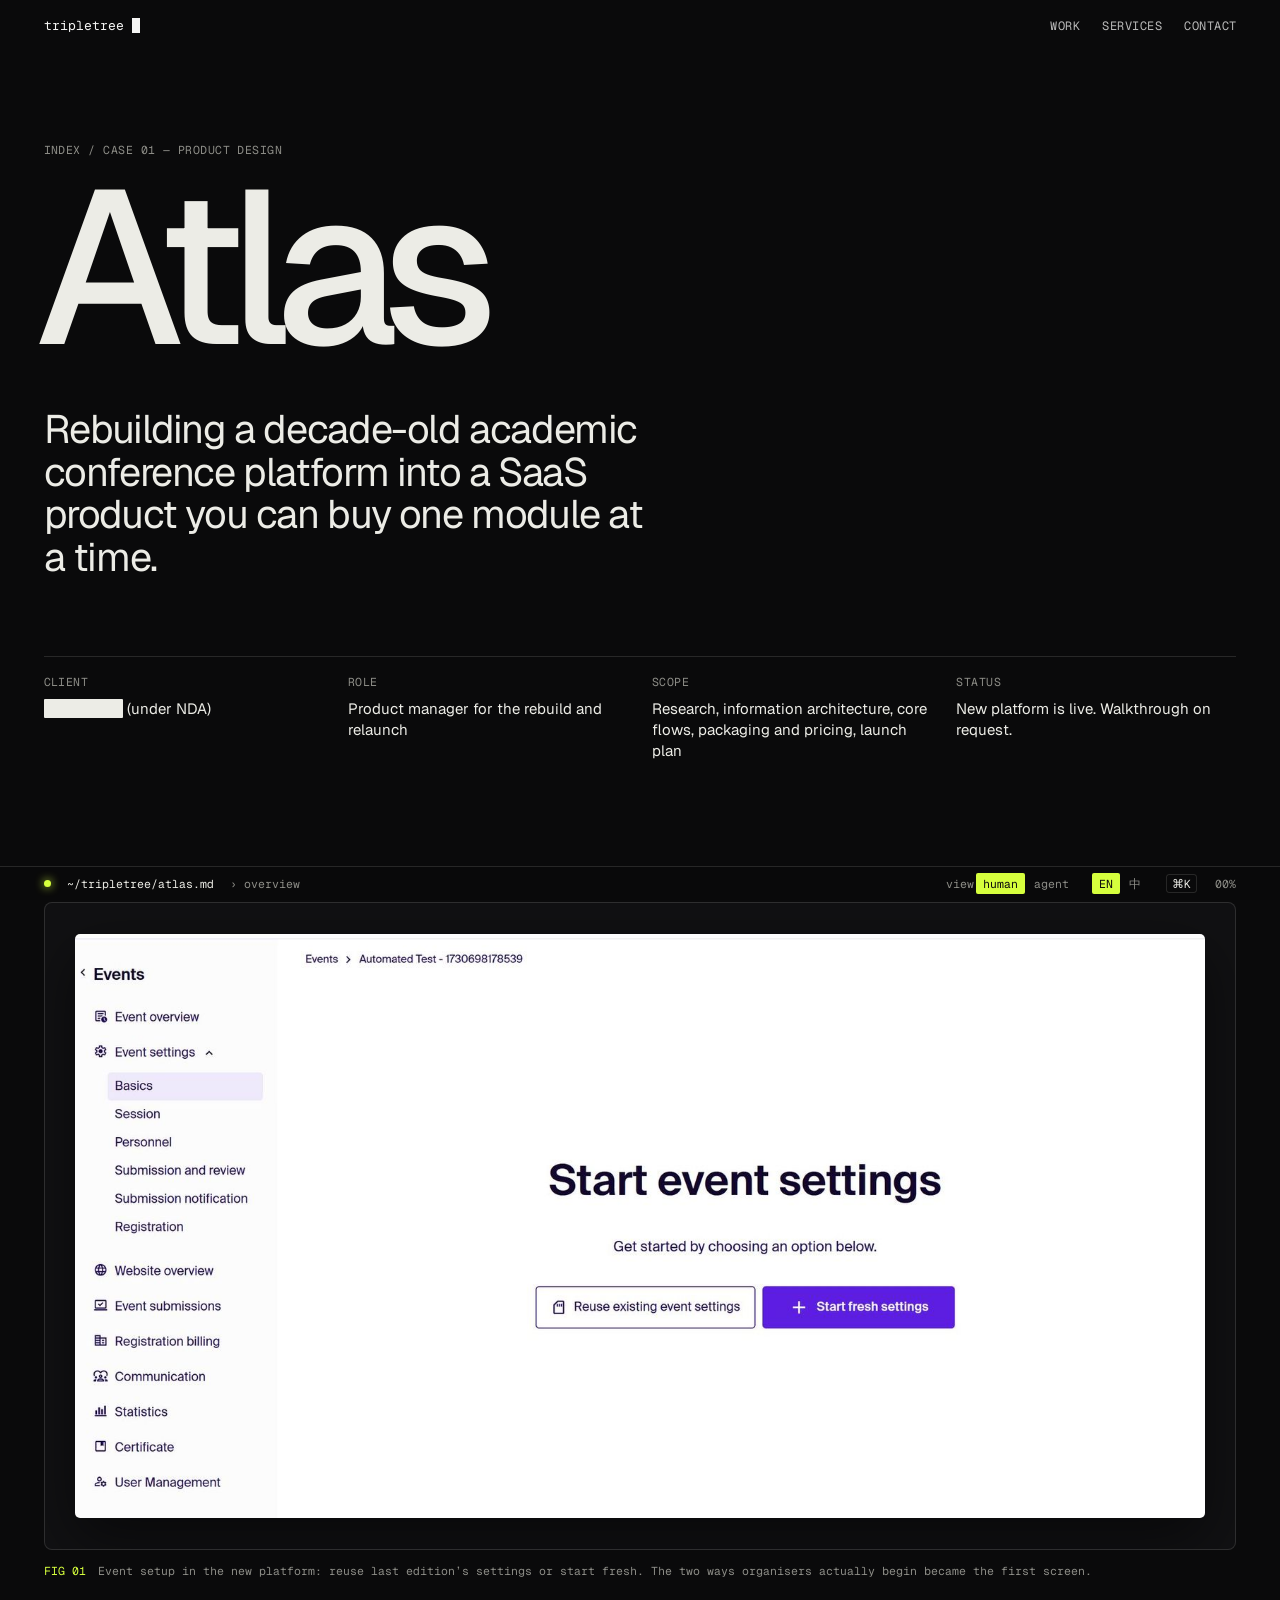
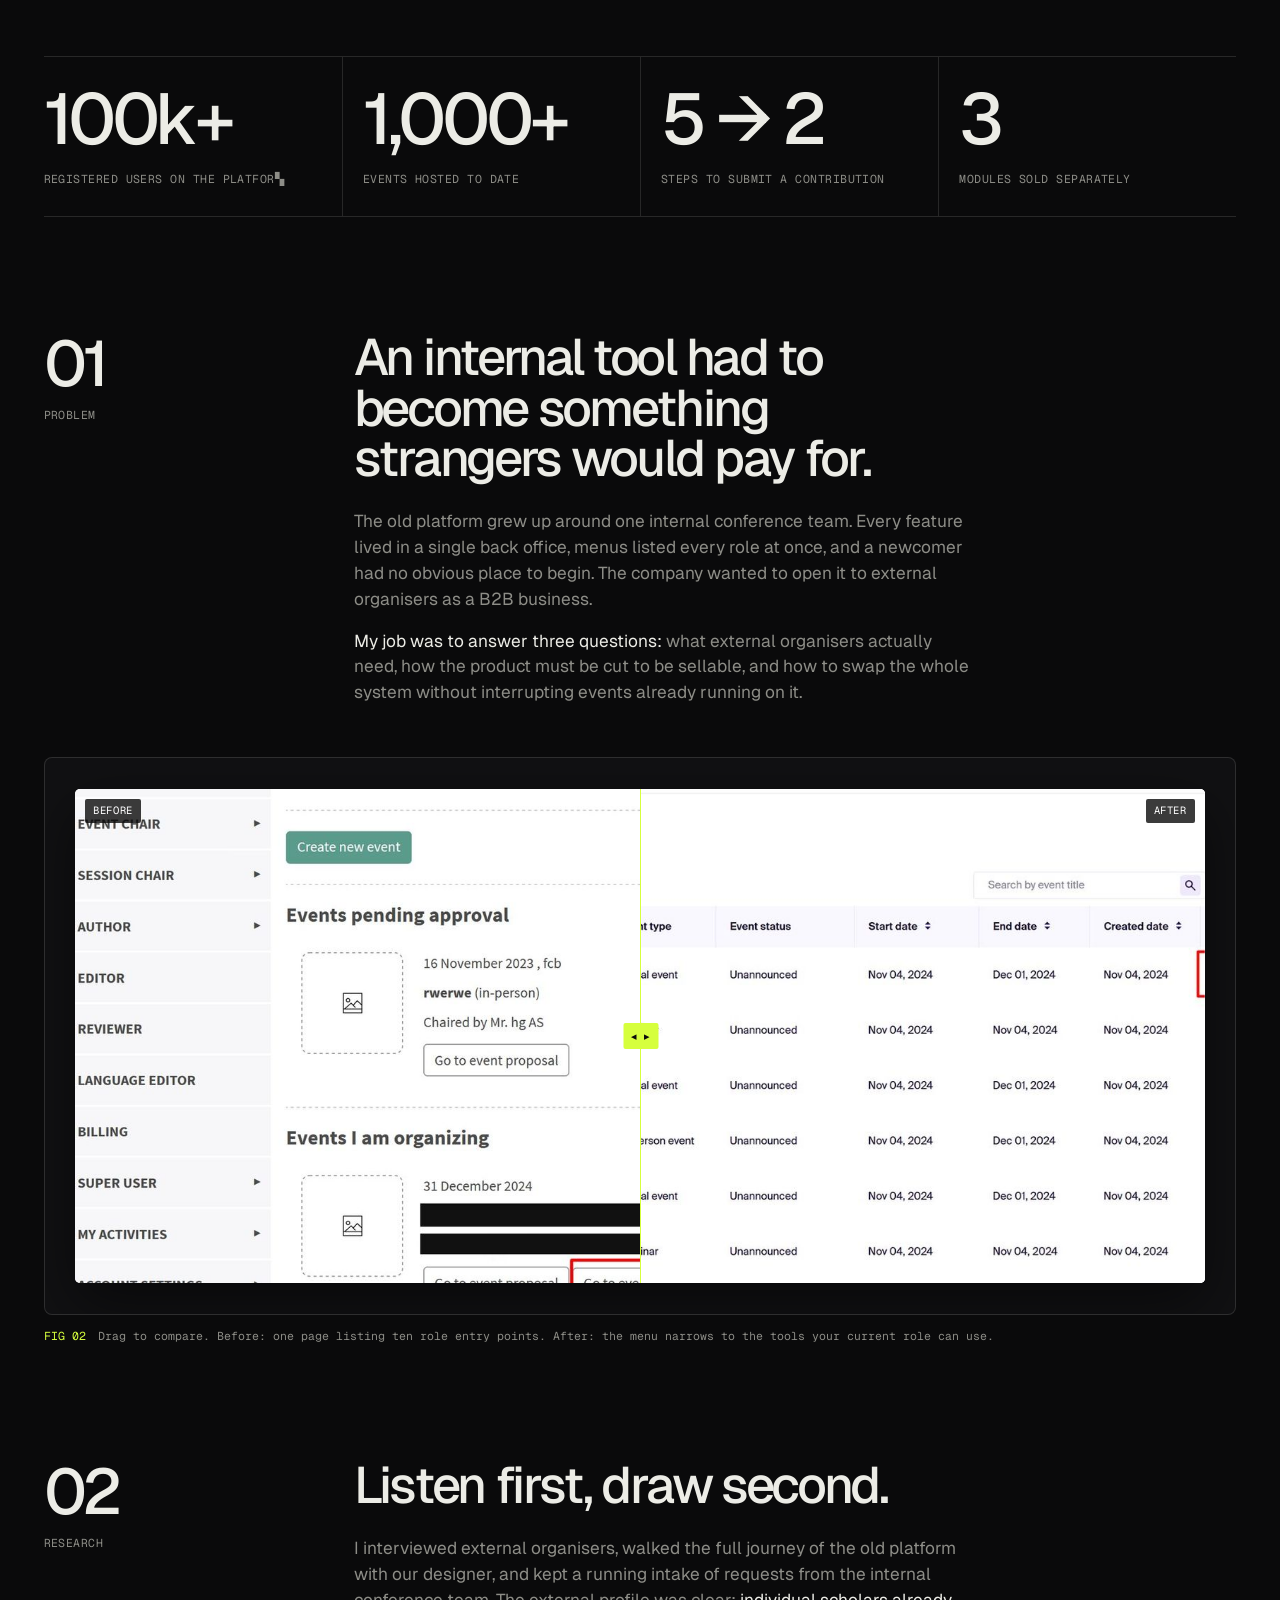
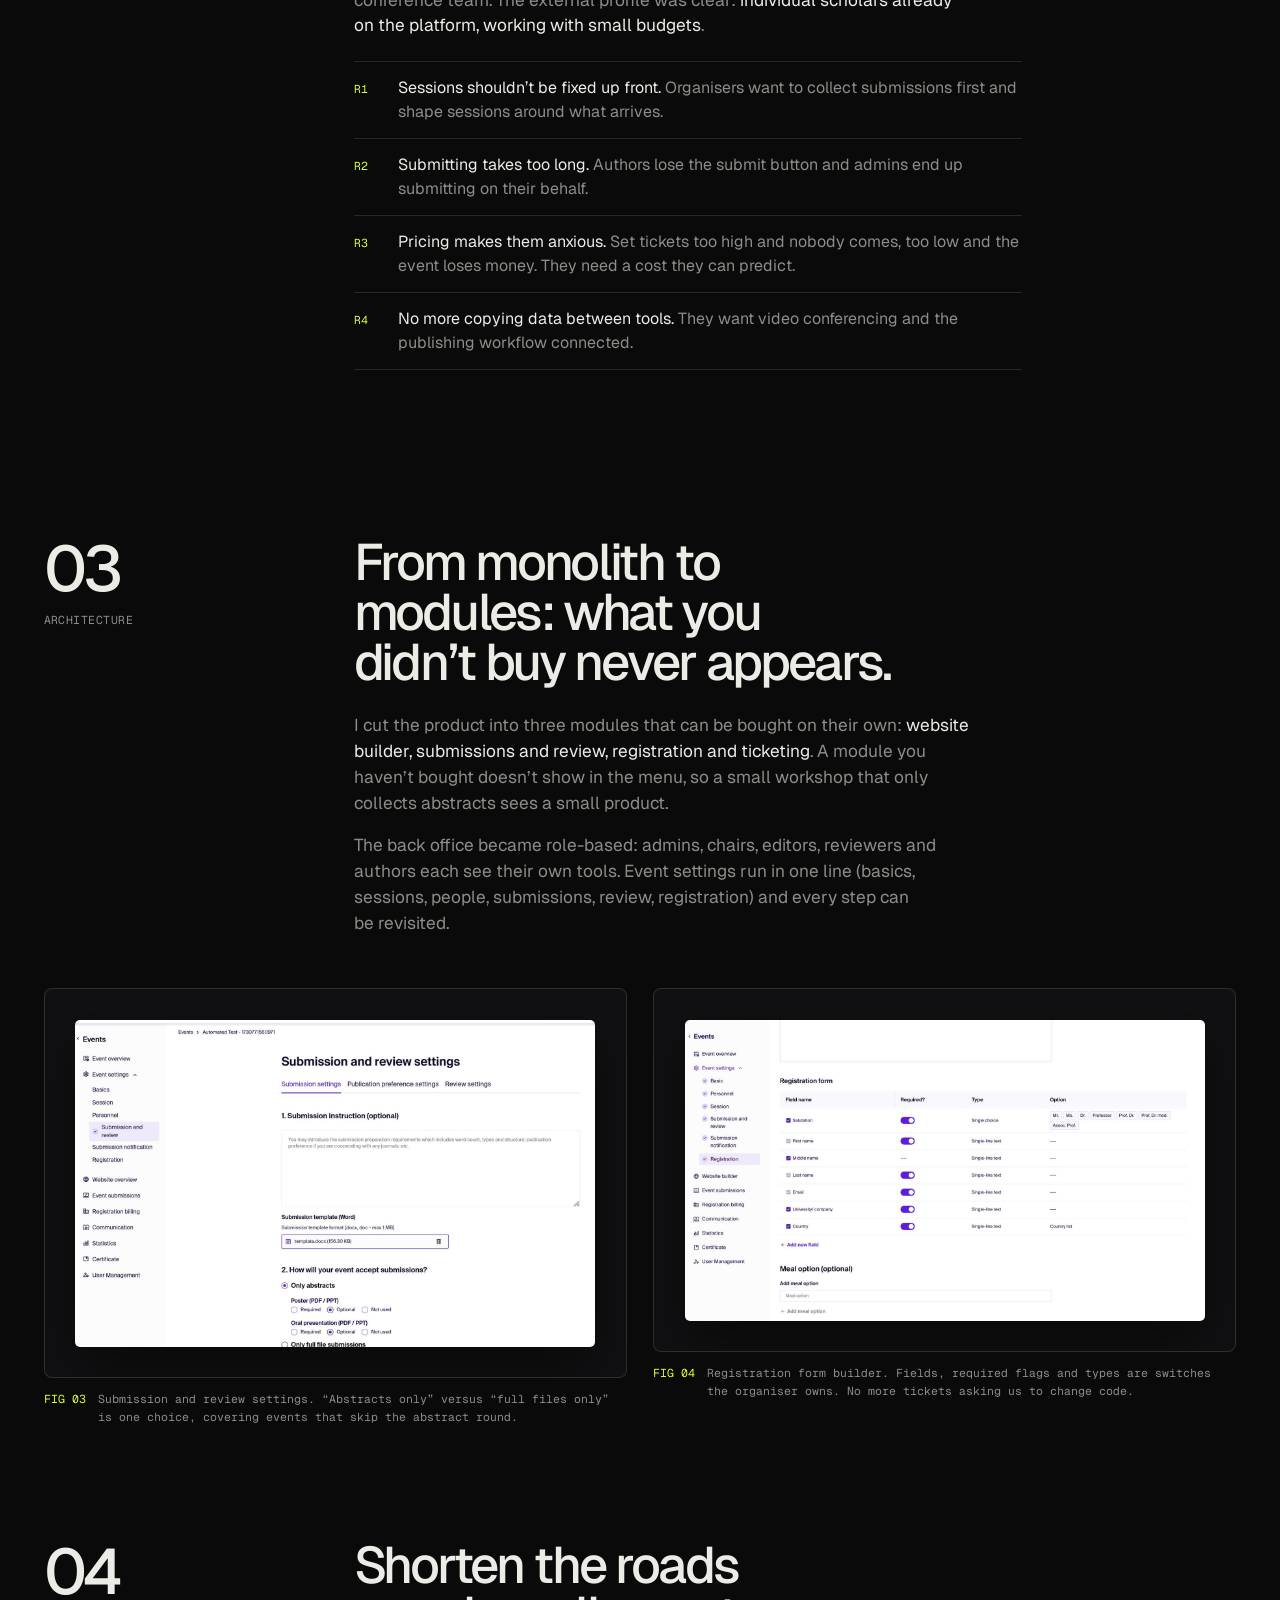
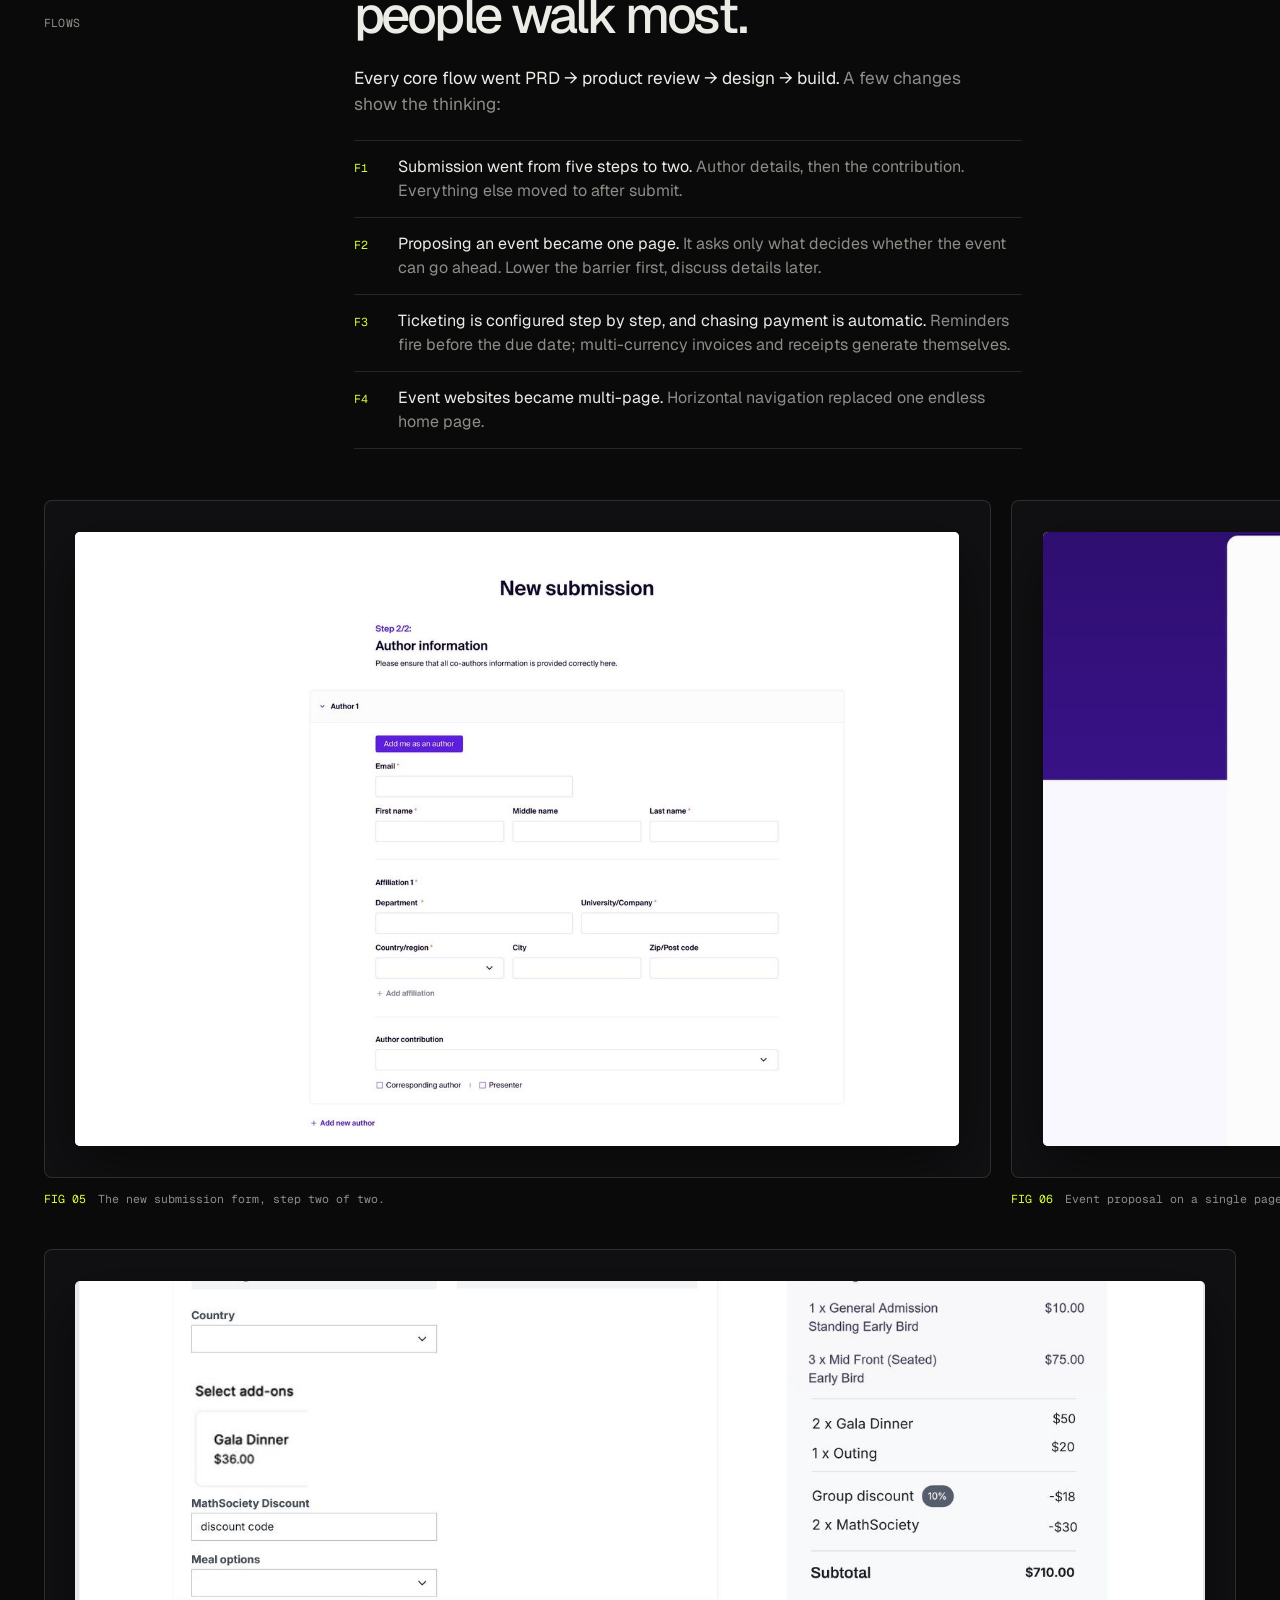
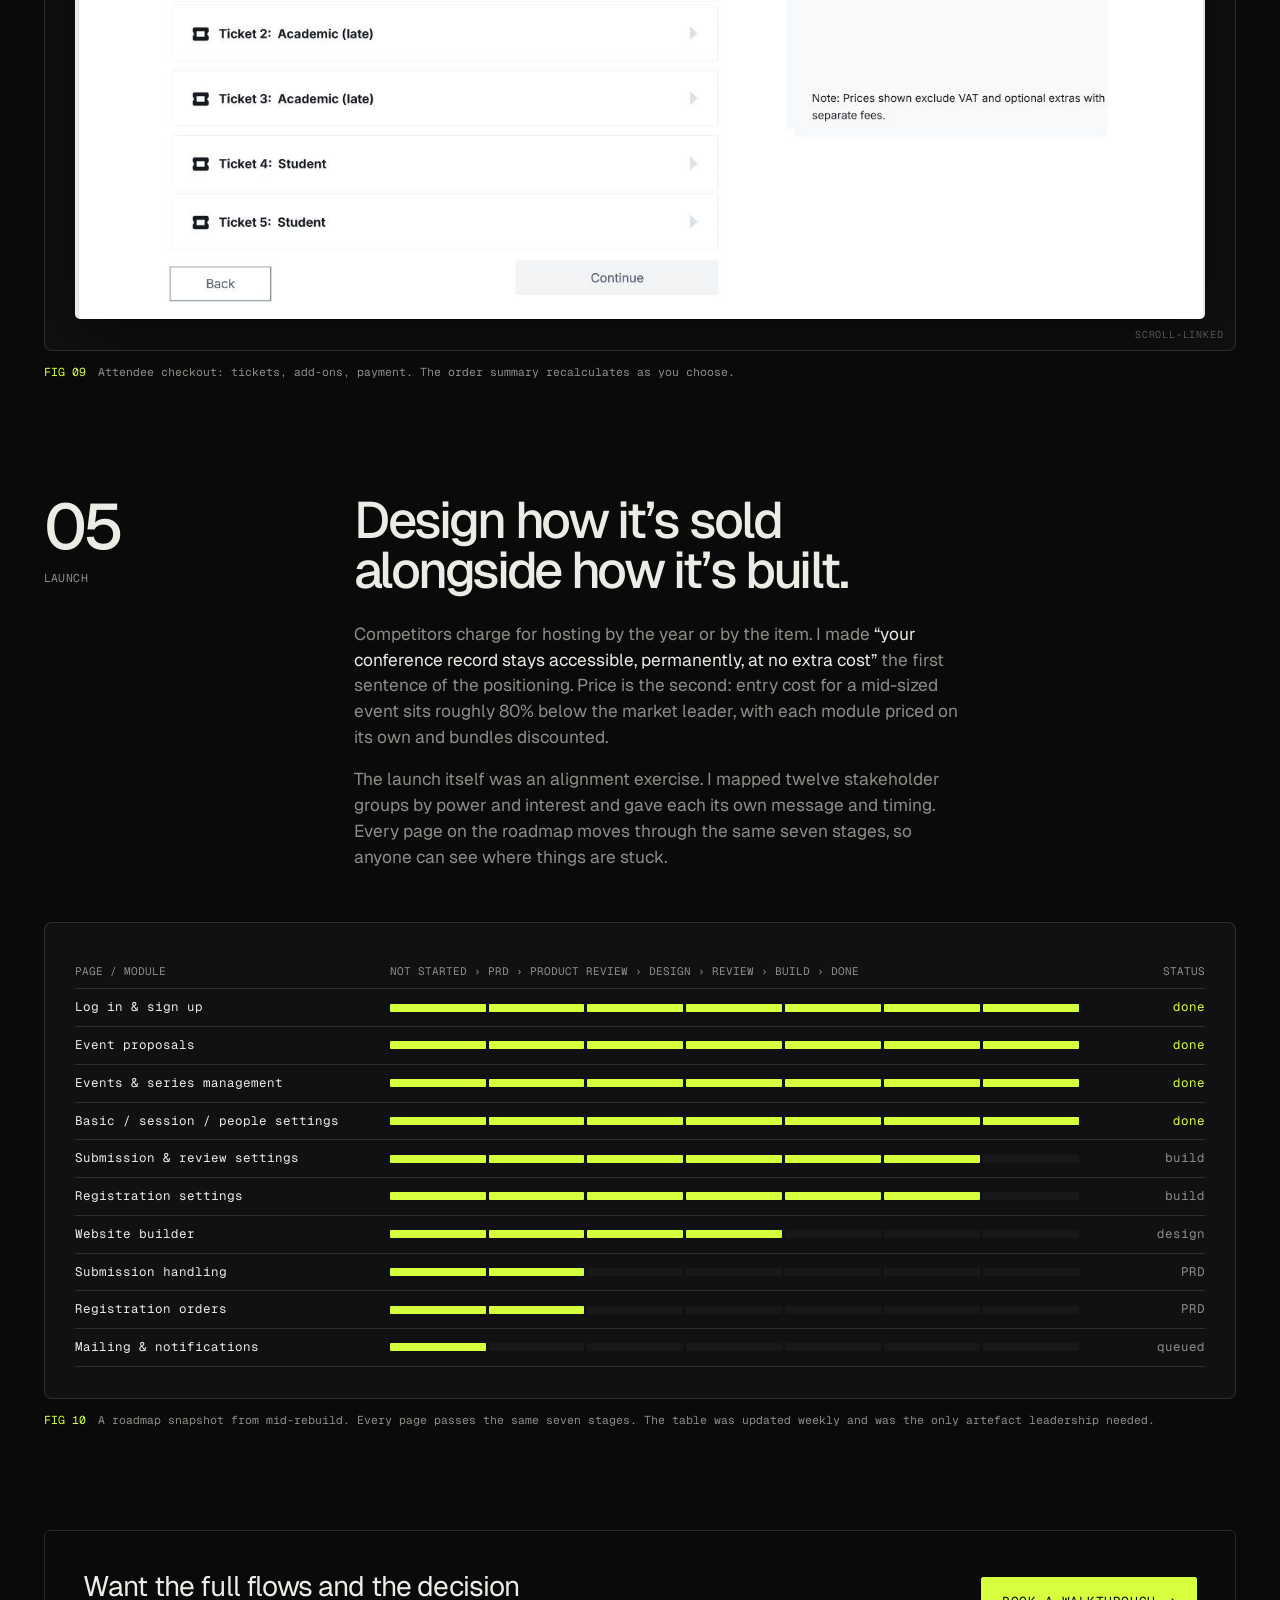
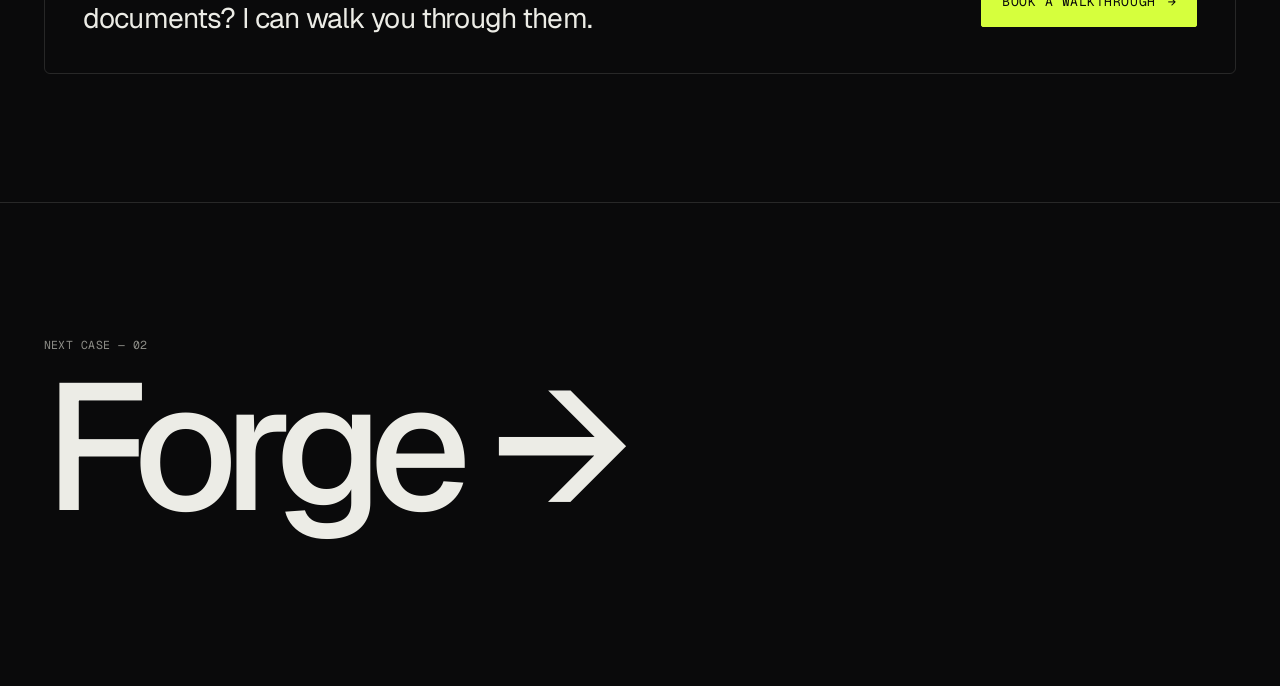
==== atlas.html @ de11644c "Rebuild portfolio as a multi-page, agent-native site with anonymised case studies - New dark, typogr" ====
<!doctype html>
<html lang="en">
<head>
<meta charset="utf-8">
<meta name="viewport" content="width=device-width, initial-scale=1">
<title>Atlas — conference management SaaS · tripletree</title>
<meta name="description" content="Case study: rebuilding a decade-old academic conference platform into a modular SaaS product. Research, architecture, flows, packaging and launch.">
<meta name="theme-color" content="#0A0A0B">
<link rel="icon" href="data:image/svg+xml,%3Csvg xmlns='http://www.w3.org/2000/svg' viewBox='0 0 16 16'%3E%3Crect width='16' height='16' fill='%230A0A0B'/%3E%3Crect x='5' y='3' width='6' height='10' fill='%23D6FF3D'/%3E%3C/svg%3E">
<link rel="preconnect" href="https://fonts.googleapis.com"><link rel="preconnect" href="https://fonts.gstatic.com" crossorigin>
<link href="https://fonts.googleapis.com/css2?family=Geist:wght@300;400;500;600&family=Geist+Mono:wght@400;500&display=swap" rel="stylesheet">
<link rel="stylesheet" href="site.css">
<noscript><style>.rv{opacity:1;transform:none}</style></noscript>
</head>
<body data-page="atlas">
<main>

<header class="c-hero" data-crumb="overview">
  <p class="m"><a href="index.html#work">index</a> / <span data-zh="项目 01 — 产品设计">case 01 — product design</span></p>
  <h1 style="view-transition-name:t-atlas">Atlas</h1>
  <p class="c-lede" data-zh="把一个运行了十几年的学术会议平台，重建成可以按模块售卖的 SaaS 产品。">Rebuilding a decade-old academic conference platform into a SaaS product you can buy one module at a time.</p>
  <dl class="c-meta">
    <div><dt class="m" data-zh="客户">Client</dt><dd><span class="red">████████</span> <span data-zh="（保密）">(under NDA)</span></dd></div>
    <div><dt class="m" data-zh="角色">Role</dt><dd data-zh="产品经理，负责重建与重新上线">Product manager for the rebuild and relaunch</dd></div>
    <div><dt class="m" data-zh="范围">Scope</dt><dd data-zh="用户研究、信息架构、核心流程、套餐与定价、上线计划">Research, information architecture, core flows, packaging and pricing, launch plan</dd></div>
    <div><dt class="m" data-zh="状态">Status</dt><dd data-zh="新平台已上线，可进一步演示">New platform is live. Walkthrough on request.</dd></div>
  </dl>
</header>

<div class="figs"><figure class="rv"><div class="shot"><img src="assets/atlas-start.jpg" alt="Event setup screen offering to reuse existing settings or start fresh"></div><figcaption><b>FIG 01</b><span data-zh="新平台的会议设置入口：复用上一届的配置，或从头开始。组织者最常见的两种起点，被做成了第一屏。">Event setup in the new platform: reuse last edition’s settings or start fresh. The two ways organisers actually begin became the first screen.</span></figcaption></figure></div>

<div class="nums rv">
  <div><b>100k+</b><span class="m" data-zh="平台注册用户">registered users on the platform</span></div>
  <div><b>1,000+</b><span class="m" data-zh="累计举办的会议">events hosted to date</span></div>
  <div><b>5 → 2</b><span class="m" data-zh="投稿步骤">steps to submit a contribution</span></div>
  <div><b>3</b><span class="m" data-zh="可单独购买的模块">modules sold separately</span></div>
</div>

<section class="ch" data-crumb="01 problem">
  <div class="ch-n m rv"><b>01</b><span data-zh="问题">Problem</span></div>
  <div class="rv">
    <h2 data-zh="一个内部工具，要变成别人愿意付钱的产品。">An internal tool had to become something strangers would pay for.</h2>
    <p data-zh="老平台是为内部会议团队长出来的：所有功能堆在一个后台里，菜单按角色罗列，新用户进来不知道从哪开始。公司的方向是把它开放给外部会议组织者，做成 B2B 业务。">The old platform grew up around one internal conference team. Every feature lived in a single back office, menus listed every role at once, and a newcomer had no obvious place to begin. The company wanted to open it to external organisers as a B2B business.</p>
    <p data-zh="<b>我的工作是回答三个问题：</b>外部组织者到底要什么；产品怎么拆才卖得动；以及如何在不中断现有会议的前提下换掉整个系统。"><b>My job was to answer three questions:</b> what external organisers actually need, how the product must be cut to be sellable, and how to swap the whole system without interrupting events already running on it.</p>
  </div>
</section>
<div class="figs"><figure class="rv"><div class="shot"><div class="ba" style="--ar:1600/700"><img src="assets/atlas-old.jpg" alt="Old dashboard" loading="lazy"><img src="assets/atlas-events.jpg" alt="New events list" loading="lazy"><i></i><span data-zh="旧版">BEFORE</span><span data-zh="新版">AFTER</span></div></div><figcaption><b>FIG 02</b><span data-zh="拖动对比。旧版：一个页面列出全部十种角色入口。新版：菜单随角色自动收敛，只显示当前身份用得到的工具。">Drag to compare. Before: one page listing ten role entry points. After: the menu narrows to the tools your current role can use.</span></figcaption></figure></div>

<section class="ch" data-crumb="02 research">
  <div class="ch-n m rv"><b>02</b><span data-zh="研究">Research</span></div>
  <div class="rv">
    <h2 data-zh="先听，再画。">Listen first, draw second.</h2>
    <p data-zh="我访谈了外部组织者，和设计师一起把老平台的完整旅程图走了一遍，并持续收集内部会议团队的需求。外部客户的画像很清晰：<b>已经是平台用户的个人学者，预算不高</b>。">I interviewed external organisers, walked the full journey of the old platform with our designer, and kept a running intake of requests from the internal conference team. The external profile was clear: <b>individual scholars already on the platform, working with small budgets</b>.</p>
    <ul>
      <li data-n="R1" data-zh="<b>分会场不该一开始就定死。</b>他们希望先收稿，再根据稿件组织 session。"><b>Sessions shouldn’t be fixed up front.</b> Organisers want to collect submissions first and shape sessions around what arrives.</li>
      <li data-n="R2" data-zh="<b>投稿流程太长。</b>作者经常找不到提交按钮，最后由管理员代投。"><b>Submitting takes too long.</b> Authors lose the submit button and admins end up submitting on their behalf.</li>
      <li data-n="R3" data-zh="<b>定价让人焦虑。</b>票价定高了没人来，定低了亏本，他们需要可预期的成本。"><b>Pricing makes them anxious.</b> Set tickets too high and nobody comes, too low and the event loses money. They need a cost they can predict.</li>
      <li data-n="R4" data-zh="<b>不想在平台之间倒数据。</b>希望直接接入视频会议工具和后续的出版流程。"><b>No more copying data between tools.</b> They want video conferencing and the publishing workflow connected.</li>
    </ul>
  </div>
</section>

<section class="ch" data-crumb="03 architecture">
  <div class="ch-n m rv"><b>03</b><span data-zh="架构">Architecture</span></div>
  <div class="rv">
    <h2 data-zh="从单体到模块：没买的功能，根本不出现。">From monolith to modules: what you didn’t buy never appears.</h2>
    <p data-zh="我把产品拆成三个可以单独购买的模块：<b>建站、投稿评审、注册票务</b>。没有购买的模块不会出现在菜单里，所以一个只想收摘要的小型研讨会，看到的就是一个很小的产品。">I cut the product into three modules that can be bought on their own: <b>website builder, submissions and review, registration and ticketing</b>. A module you haven’t bought doesn’t show in the menu, so a small workshop that only collects abstracts sees a small product.</p>
    <p data-zh="后台改成按角色呈现：管理员、主席、编辑、审稿人、作者各自看到自己的工具。会议设置按「基础、分会场、人员、投稿、评审、注册」一条线排开，每一步都能回头改。">The back office became role-based: admins, chairs, editors, reviewers and authors each see their own tools. Event settings run in one line (basics, sessions, people, submissions, review, registration) and every step can be revisited.</p>
  </div>
</section>
<div class="figs duo">
  <figure class="rv"><div class="shot"><img src="assets/atlas-subset.jpg" alt="Submission and review settings" loading="lazy"></div><figcaption><b>FIG 03</b><span data-zh="投稿与评审设置。「只收摘要 / 只收全文」做成一个选择，覆盖不需要先交摘要的会议。">Submission and review settings. “Abstracts only” versus “full files only” is one choice, covering events that skip the abstract round.</span></figcaption></figure>
  <figure class="rv"><div class="shot"><img src="assets/atlas-regform.jpg" alt="Registration form builder" loading="lazy"></div><figcaption><b>FIG 04</b><span data-zh="注册表单配置。字段、必填、类型都由组织者自己开关，不再需要找我们改代码。">Registration form builder. Fields, required flags and types are switches the organiser owns. No more tickets asking us to change code.</span></figcaption></figure>
</div>

<section class="ch" data-crumb="04 flows">
  <div class="ch-n m rv"><b>04</b><span data-zh="流程">Flows</span></div>
  <div class="rv">
    <h2 data-zh="把最常走的路修短。">Shorten the roads people walk most.</h2>
    <p data-zh="每条核心流程我都先写 PRD，过产品评审，再进设计和开发。几处改动最能说明思路："><b>Every core flow went PRD → product review → design → build.</b> A few changes show the thinking:</p>
    <ul>
      <li data-n="F1" data-zh="<b>投稿从 5 步变 2 步。</b>作者信息和稿件各占一步，其他都挪到提交之后。"><b>Submission went from five steps to two.</b> Author details, then the contribution. Everything else moved to after submit.</li>
      <li data-n="F2" data-zh="<b>办会申请变成一页表单。</b>只问决定能否立项的信息，先降低门槛，再谈细节。"><b>Proposing an event became one page.</b> It asks only what decides whether the event can go ahead. Lower the barrier first, discuss details later.</li>
      <li data-n="F3" data-zh="<b>票务分步配置，催款自动化。</b>到期前自动提醒，多币种开票和收据自动生成。"><b>Ticketing is configured step by step, and chasing payment is automatic.</b> Reminders fire before the due date; multi-currency invoices and receipts generate themselves.</li>
      <li data-n="F4" data-zh="<b>会议官网改为多页结构。</b>横向导航替代一个无限长的首页。"><b>Event websites became multi-page.</b> Horizontal navigation replaced one endless home page.</li>
    </ul>
  </div>
</section>
<div class="strip rv">
  <figure><div class="shot"><img src="assets/atlas-submit.jpg" alt="New submission form" loading="lazy"></div><figcaption><b>FIG 05</b><span data-zh="新的投稿表单，两步中的第二步。">The new submission form, step two of two.</span></figcaption></figure>
  <figure><div class="shot"><img src="assets/atlas-proposal.jpg" alt="Single page event proposal form" loading="lazy"></div><figcaption><b>FIG 06</b><span data-zh="一页式办会申请。">Event proposal on a single page.</span></figcaption></figure>
  <figure><div class="shot"><img src="assets/atlas-pay.jpg" alt="Payment and automatic reminders settings" loading="lazy"></div><figcaption><b>FIG 07</b><span data-zh="付款设置：自动确认注册、三段式催款提醒。">Payment settings: automatic confirmation and three scheduled reminders.</span></figcaption></figure>
  <figure><div class="shot"><img src="assets/atlas-site.jpg" alt="Event website made with the website builder" loading="lazy"></div><figcaption><b>FIG 08</b><span data-zh="建站模块生成的会议官网（示例数据）。">An event website produced by the builder (sample data).</span></figcaption></figure>
</div>
<div class="figs" style="margin-top:28px"><figure class="rv"><div class="shot scrollshot"><div class="win"><img src="assets/atlas-ticket.jpg" alt="Ticket selection and order summary" loading="lazy"></div></div><figcaption><b>FIG 09</b><span data-zh="参会者购票：选票、附加项、支付三步，右侧订单随选随算。">Attendee checkout: tickets, add-ons, payment. The order summary recalculates as you choose.</span></figcaption></figure></div>

<section class="ch" data-crumb="05 launch">
  <div class="ch-n m rv"><b>05</b><span data-zh="上线">Launch</span></div>
  <div class="rv">
    <h2 data-zh="卖法和做法一起设计。">Design how it’s sold alongside how it’s built.</h2>
    <p data-zh="竞品都在按年或按量收托管费。我把<b>「会议内容永久可访问，不另收费」</b>写成定位的第一句话，价格是第二句：中型会议的入门价比头部竞品低约八成，三个模块各自定价，可组合折扣。">Competitors charge for hosting by the year or by the item. I made <b>“your conference record stays accessible, permanently, at no extra cost”</b> the first sentence of the positioning. Price is the second: entry cost for a mid-sized event sits roughly 80% below the market leader, with each module priced on its own and bundles discounted.</p>
    <p data-zh="上线本身是一次组织协调。我按影响力和关注度梳理了十二类干系人，为每一类准备不同的信息和时间点；路线图里每个页面都走同样的七个阶段，所有人随时看得到卡在哪。">The launch itself was an alignment exercise. I mapped twelve stakeholder groups by power and interest and gave each its own message and timing. Every page on the roadmap moves through the same seven stages, so anyone can see where things are stuck.</p>
  </div>
</section>
<div class="figs"><figure class="rv"><div class="shot board">
  <div class="r"><span data-zh="页面 / 模块">Page / module</span><span>not started › PRD › product review › design › review › build › done</span><span class="st" data-zh="状态">status</span></div>
  <div class="r"><span data-zh="登录与注册">Log in &amp; sign up</span><span class="track"><i class="f"></i><i class="f"></i><i class="f"></i><i class="f"></i><i class="f"></i><i class="f"></i><i class="f"></i></span><span class="st done">done</span></div>
  <div class="r"><span data-zh="办会申请">Event proposals</span><span class="track"><i class="f"></i><i class="f"></i><i class="f"></i><i class="f"></i><i class="f"></i><i class="f"></i><i class="f"></i></span><span class="st done">done</span></div>
  <div class="r"><span data-zh="会议与系列管理">Events &amp; series management</span><span class="track"><i class="f"></i><i class="f"></i><i class="f"></i><i class="f"></i><i class="f"></i><i class="f"></i><i class="f"></i></span><span class="st done">done</span></div>
  <div class="r"><span data-zh="基础 / 分会场 / 人员设置">Basic / session / people settings</span><span class="track"><i class="f"></i><i class="f"></i><i class="f"></i><i class="f"></i><i class="f"></i><i class="f"></i><i class="f"></i></span><span class="st done">done</span></div>
  <div class="r"><span data-zh="投稿与评审设置">Submission &amp; review settings</span><span class="track"><i class="f"></i><i class="f"></i><i class="f"></i><i class="f"></i><i class="f"></i><i class="f"></i><i></i></span><span class="st">build</span></div>
  <div class="r"><span data-zh="注册设置">Registration settings</span><span class="track"><i class="f"></i><i class="f"></i><i class="f"></i><i class="f"></i><i class="f"></i><i class="f"></i><i></i></span><span class="st">build</span></div>
  <div class="r"><span data-zh="建站工具">Website builder</span><span class="track"><i class="f"></i><i class="f"></i><i class="f"></i><i class="f"></i><i></i><i></i><i></i></span><span class="st">design</span></div>
  <div class="r"><span data-zh="稿件处理">Submission handling</span><span class="track"><i class="f"></i><i class="f"></i><i></i><i></i><i></i><i></i><i></i></span><span class="st">PRD</span></div>
  <div class="r"><span data-zh="注册订单">Registration orders</span><span class="track"><i class="f"></i><i class="f"></i><i></i><i></i><i></i><i></i><i></i></span><span class="st">PRD</span></div>
  <div class="r"><span data-zh="邮件与通知">Mailing &amp; notifications</span><span class="track"><i class="f"></i><i></i><i></i><i></i><i></i><i></i><i></i></span><span class="st">queued</span></div>
</div><figcaption><b>FIG 10</b><span data-zh="重建中期的一张路线图快照。每个页面走同样的七个阶段，这张表每周更新，也是管理层汇报的唯一材料。">A roadmap snapshot from mid-rebuild. Every page passes the same seven stages. The table was updated weekly and was the only artefact leadership needed.</span></figcaption></figure></div>

<div class="demo rv"><p data-zh="想看完整流程和决策文档？可以安排一次演示。">Want the full flows and the decision documents? I can walk you through them.</p><a class="cta solid" href="index.html#contact"><span data-zh="预约演示">Book a walkthrough</span> →</a></div>

<a class="next" href="forge.html"><span class="m" data-zh="下一个项目 — 02">Next case — 02</span><b>Forge →</b></a>
</main>
<script src="site.js"></script>
</body>
</html>
---- site.css ----
/* tripletree — portfolio v2
   Dark, typographic, keyboard-first. One accent. No framework. */
@view-transition { navigation: auto; }

:root {
  --bg: #0A0A0B; --bg2: #111113; --bg3: #18181B;
  --fg: #ECECE6; --dim: #8D8D87; --faint: #56564F;
  --line: rgba(236, 236, 230, .13); --ac: #D6FF3D; --ac-ink: #0A0A0B;
  --sans: "Geist", "Inter", -apple-system, "PingFang SC", "Microsoft YaHei", "Noto Sans SC", sans-serif;
  --mono: "Geist Mono", ui-monospace, "SF Mono", Menlo, Consolas, "PingFang SC", monospace;
  --pad: clamp(18px, 3.4vw, 56px); --ease: cubic-bezier(.2, .7, .1, 1);
}
* { box-sizing: border-box; margin: 0; }
html { -webkit-text-size-adjust: 100%; scroll-behavior: smooth; background: var(--bg); }
body { background: var(--bg); color: var(--fg); font-family: var(--sans); font-size: 17px; line-height: 1.5; -webkit-font-smoothing: antialiased; overflow-x: hidden; padding-bottom: 34px; }
a { color: inherit; text-decoration: none; }
button { font: inherit; color: inherit; background: none; border: 0; cursor: pointer; padding: 0; }
img { display: block; max-width: 100%; }
::selection { background: var(--ac); color: var(--ac-ink); }
:focus-visible { outline: 1px solid var(--ac); outline-offset: 3px; }
.m { font-family: var(--mono); font-size: 11.5px; letter-spacing: .04em; text-transform: uppercase; color: var(--dim); }
.ac { color: var(--ac); }
.red { background: var(--fg); color: transparent; user-select: none; border-radius: 1px; padding: 0 .2em; letter-spacing: -.1em; }
h1, h2, h3 { font-weight: 500; letter-spacing: -.045em; line-height: .98; text-wrap: balance; }
html[lang="zh"] :is(h1, h2, h3) { letter-spacing: -.02em; line-height: 1.12; }
p { text-wrap: pretty; }

/* ---------- chrome: top ---------- */
.top { position: fixed; inset: 0 0 auto 0; z-index: 40; display: flex; justify-content: space-between; align-items: center; padding: 16px var(--pad); mix-blend-mode: difference; color: #fff; pointer-events: none; }
.top > * { pointer-events: auto; }
.logo { font-family: var(--mono); font-size: 13px; display: flex; align-items: center; gap: 8px; }
.logo i { width: 8px; height: 15px; background: currentColor; animation: blink 1.1s steps(2) infinite; }
@keyframes blink { 50% { opacity: 0; } }
.top nav { display: flex; gap: 22px; font-family: var(--mono); font-size: 12px; text-transform: uppercase; letter-spacing: .04em; }
.top nav a { opacity: .75; } .top nav a:hover { opacity: 1; }

/* ---------- chrome: status bar ---------- */
.bar { position: fixed; inset: auto 0 0 0; z-index: 50; height: 34px; display: flex; align-items: center; justify-content: space-between; gap: 16px; padding: 0 var(--pad); font-family: var(--mono); font-size: 11.5px; color: var(--dim); background: rgba(10, 10, 11, .86); backdrop-filter: blur(12px); border-top: 1px solid var(--line); white-space: nowrap; }
.bar > div { display: flex; align-items: center; gap: 16px; min-width: 0; }
.bar .dot { width: 7px; height: 7px; border-radius: 50%; background: var(--ac); box-shadow: 0 0 10px var(--ac); }
.bar .path { color: var(--fg); overflow: hidden; text-overflow: ellipsis; }
.bar button { color: var(--dim); padding: 4px 2px; transition: color .15s; }
.bar button:hover, .bar button.on { color: var(--fg); }
.bar .sw { display: flex; gap: 2px; align-items: center; }
.bar .sw button.on { color: var(--ac-ink); background: var(--ac); padding: 2px 7px; border-radius: 2px; }
.bar .sw button { padding: 2px 7px; }
.bar kbd { font: inherit; border: 1px solid var(--line); padding: 1px 5px; border-radius: 3px; color: var(--fg); }

/* ---------- layout ---------- */
section, header.c-hero, footer { position: relative; padding: clamp(80px, 11vw, 170px) var(--pad); }
.sec-head { display: flex; justify-content: space-between; gap: 20px; padding-bottom: 14px; border-bottom: 1px solid var(--line); margin-bottom: clamp(28px, 5vw, 72px); }
.rv { opacity: 0; transform: translateY(22px); transition: opacity .9s var(--ease), transform .9s var(--ease); }
.rv.in, .nojs .rv { opacity: 1; transform: none; }

/* ---------- home: hero ---------- */
.hero { min-height: 100svh; display: flex; flex-direction: column; justify-content: space-between; padding-top: 84px; padding-bottom: clamp(40px, 6vw, 72px); overflow: hidden; }
#ascii { position: absolute; inset: 0; width: 100%; height: 100%; opacity: .9; }
.hero > * { position: relative; }
.hero-meta { display: grid; grid-template-columns: repeat(3, 1fr); gap: 24px; max-width: 980px; }
.hero-meta b { display: block; font-weight: 400; color: var(--fg); text-transform: none; letter-spacing: 0; font-size: 13px; margin-top: 6px; line-height: 1.45; }
.hero h1 { font-size: clamp(50px, min(9.6vw, 17.5vh), 180px); letter-spacing: -.06em; line-height: .88; margin: 6vh 0 0; }
html[lang="zh"] .hero h1 { font-size: clamp(44px, min(8.4vw, 15.5vh), 150px); letter-spacing: -.03em; line-height: 1.04; }
.hero h1 > span { display: block; }
@media (min-width: 700px) { .hero h1 > span { white-space: nowrap; } }
.hero h1 .ac { font-style: normal; }
.hero-foot { display: flex; justify-content: space-between; align-items: end; gap: 32px; margin-top: 5vh; flex-wrap: wrap; }
.hero-foot p { max-width: 46ch; color: var(--dim); font-size: clamp(16px, 1.25vw, 19px); }
.hero-foot p b { color: var(--fg); font-weight: 400; }
.cta { display: inline-flex; align-items: center; gap: 12px; font-family: var(--mono); font-size: 13px; text-transform: uppercase; letter-spacing: .04em; padding: 14px 20px; border: 1px solid var(--line); border-radius: 2px; transition: background .2s, color .2s, border-color .2s; }
.cta:hover, .cta.solid { background: var(--ac); color: var(--ac-ink); border-color: var(--ac); }
.cta.solid:hover { background: var(--fg); border-color: var(--fg); }

/* ---------- home: index ---------- */
.rows { border-top: 1px solid var(--line); }
.row { display: grid; grid-template-columns: 70px minmax(0, 1.25fr) minmax(0, 1fr) minmax(0, .9fr) 40px; gap: 24px; align-items: baseline; padding: clamp(18px, 2.6vw, 38px) 0; border-bottom: 1px solid var(--line); transition: opacity .25s, padding .35s var(--ease), color .2s; }
.row-name { font-size: clamp(44px, 7.4vw, 124px); letter-spacing: -.055em; line-height: .9; font-weight: 500; }
.row-what { font-size: clamp(16px, 1.3vw, 20px); line-height: 1.3; }
.row-what small { display: block; color: var(--dim); font-size: 14px; margin-top: 6px; }
.row .arr { font-family: var(--mono); text-align: right; transition: transform .3s var(--ease); }
.rows:hover .row { opacity: .32; }
.rows .row:hover { opacity: 1; color: var(--ac); padding-left: 14px; }
.row:hover .arr { transform: translateX(6px); }
.row-thumb { display: none; }
#peek { position: fixed; z-index: 30; left: 0; top: 0; width: min(34vw, 520px); aspect-ratio: 16/10; pointer-events: none; opacity: 0; transform: translate(-50%, -50%) scale(.9); transition: opacity .25s, transform .35s var(--ease); border: 1px solid var(--line); border-radius: 6px; overflow: hidden; background: var(--bg2); box-shadow: 0 30px 80px rgba(0, 0, 0, .6); }
#peek.on { opacity: 1; transform: translate(-50%, -50%) scale(1); }
#peek img { width: 100%; height: 100%; object-fit: cover; object-position: top left; }

/* ---------- home: model ---------- */
.model { display: grid; grid-template-columns: 110px minmax(0, 1.1fr) minmax(0, 1fr); gap: 24px 40px; padding: clamp(24px, 3.4vw, 48px) 0; border-bottom: 1px solid var(--line); align-items: start; }
.model h3 { font-size: clamp(28px, 3.6vw, 56px); }
.model p { color: var(--dim); margin-top: 16px; max-width: 46ch; }
.model pre { font-family: var(--mono); font-size: 12.5px; line-height: 1.55; color: var(--dim); overflow-x: auto; }
.model pre b { color: var(--ac); font-weight: 400; }

/* ---------- home: services ---------- */
.svc { display: grid; grid-template-columns: 70px minmax(0, 1fr) minmax(0, 1.2fr) minmax(0, .6fr); gap: 24px; padding: 30px 0; border-bottom: 1px solid var(--line); align-items: start; }
.svc h3 { font-size: clamp(24px, 2.5vw, 38px); letter-spacing: -.035em; line-height: 1.05; }
.svc ul { list-style: none; padding: 0; color: var(--dim); font-size: 15px; }
.svc li { padding: 3px 0; } .svc li::before { content: "+ "; color: var(--ac); font-family: var(--mono); }
.svc a { font-family: var(--mono); font-size: 12px; text-transform: uppercase; }
.svc a:hover { color: var(--ac); }

/* ---------- home: contact ---------- */
.contact h2 { font-size: clamp(60px, 13vw, 230px); letter-spacing: -.065em; line-height: .86; margin-bottom: clamp(36px, 6vw, 90px); }
html[lang="zh"] .contact h2 { font-size: clamp(54px, 10vw, 180px); letter-spacing: -.03em; line-height: 1; }
.brief { display: grid; grid-template-columns: 1fr 1fr; gap: 0; border: 1px solid var(--line); border-radius: 4px; font-family: var(--mono); font-size: 13px; }
.brief > div { padding: clamp(18px, 2.6vw, 36px); }
.brief > div + div { border-left: 1px solid var(--line); background: var(--bg2); display: flex; flex-direction: column; gap: 22px; }
.brief label { display: block; color: var(--dim); margin: 0 0 10px; }
.brief label::before { content: "> "; color: var(--ac); }
.brief .grp + .grp { margin-top: 24px; }
.chips { display: flex; flex-wrap: wrap; gap: 6px; }
.chip { padding: 8px 12px; border: 1px solid var(--line); border-radius: 2px; transition: all .15s; }
.chip:hover { border-color: var(--fg); }
.chip[aria-pressed="true"] { background: var(--fg); color: var(--bg); border-color: var(--fg); }
.brief input { width: 100%; background: transparent; border: 0; border-bottom: 1px solid var(--line); color: var(--fg); font: inherit; padding: 8px 0; border-radius: 0; }
.brief input:focus { outline: 0; border-color: var(--ac); }
.brief pre { white-space: pre-wrap; line-height: 1.7; flex: 1; color: var(--fg); font-family: var(--mono); }
.brief .acts { display: flex; gap: 8px; flex-wrap: wrap; }
footer { padding-top: 28px; padding-bottom: 28px; display: flex; justify-content: space-between; gap: 16px; flex-wrap: wrap; border-top: 1px solid var(--line); }

/* ---------- case pages ---------- */
.c-hero { padding-top: clamp(120px, 18vh, 200px); padding-bottom: clamp(36px, 5vw, 70px); }
.c-hero h1 { font-size: clamp(72px, 17vw, 300px); letter-spacing: -.07em; line-height: .82; margin: 20px 0 clamp(24px, 4vw, 56px) -.04em; }
.c-lede { font-size: clamp(24px, 3.1vw, 50px); letter-spacing: -.035em; line-height: 1.08; max-width: 24ch; }
html[lang="zh"] .c-lede { letter-spacing: -.01em; line-height: 1.25; max-width: 20em; }
.c-meta { display: grid; grid-template-columns: repeat(4, 1fr); gap: 24px; margin-top: clamp(40px, 6vw, 90px); padding-top: 16px; border-top: 1px solid var(--line); }
.c-meta dd { margin-top: 8px; font-size: 15px; line-height: 1.4; }
.ch { display: grid; grid-template-columns: minmax(0, 3fr) minmax(0, 7fr) minmax(0, 2fr); gap: 24px; padding: clamp(60px, 9vw, 140px) var(--pad) clamp(28px, 4vw, 56px); }
.ch-n { position: sticky; top: 80px; align-self: start; }
.ch-n b { display: block; font-family: var(--sans); font-weight: 500; font-size: clamp(40px, 5vw, 76px); letter-spacing: -.05em; color: var(--fg); line-height: 1; margin-bottom: 10px; }
.ch h2 { font-size: clamp(30px, 4vw, 62px); margin-bottom: 26px; max-width: 16ch; }
.ch p { font-size: clamp(17px, 1.35vw, 21px); color: var(--dim); max-width: 56ch; }
.ch p + p { margin-top: 16px; }
.ch p b, .ch li b { color: var(--fg); font-weight: 400; }
.ch ul { list-style: none; padding: 0; margin-top: 22px; border-top: 1px solid var(--line); max-width: 760px; }
.ch li { position: relative; padding: 14px 0 14px 44px; border-bottom: 1px solid var(--line); color: var(--dim); font-size: 16px; }
.ch li::before { content: attr(data-n); position: absolute; left: 0; top: 18px; font-family: var(--mono); font-size: 11.5px; color: var(--ac); }

.figs { padding: 0 var(--pad); display: grid; gap: clamp(14px, 2vw, 28px); }
.figs.duo { grid-template-columns: 1fr 1fr; align-items: start; }
.figs.trio { grid-template-columns: repeat(3, 1fr); align-items: start; }
.figs.side { grid-template-columns: 2.5fr 1fr; align-items: start; }
figure { margin: 0; min-width: 0; }
.shot { background: var(--bg2); border: 1px solid var(--line); border-radius: 8px; padding: clamp(12px, 2.4vw, 40px); position: relative; overflow: hidden; }
.shot img { width: 100%; border-radius: 5px; box-shadow: 0 20px 60px rgba(0, 0, 0, .5); cursor: zoom-in; background: #fff; }
.shot.bleed { padding: 0; } .shot.bleed img { border-radius: 0; box-shadow: none; }
figcaption { font-family: var(--mono); font-size: 11.5px; color: var(--dim); margin-top: 12px; display: flex; gap: 12px; line-height: 1.5; }
figcaption b { color: var(--ac); font-weight: 400; white-space: nowrap; }
/* scrollshot: tall page inside a fixed window, driven by page scroll */
.scrollshot { height: min(78vh, 760px); }
.scrollshot .win { height: 100%; overflow: hidden; border-radius: 5px; box-shadow: 0 20px 60px rgba(0, 0, 0, .5); }
.scrollshot img { box-shadow: none; border-radius: 0; will-change: transform; }
.scrollshot::after { content: "SCROLL-LINKED"; position: absolute; right: 12px; bottom: 8px; font-family: var(--mono); font-size: 10px; color: var(--faint); letter-spacing: .08em; }
/* before / after */
.ba { position: relative; border-radius: 5px; overflow: hidden; box-shadow: 0 20px 60px rgba(0, 0, 0, .5); --x: 50%; touch-action: pan-y; cursor: ew-resize; user-select: none; }
.ba img { box-shadow: none; border-radius: 0; cursor: ew-resize; aspect-ratio: var(--ar, 16/9); object-fit: cover; object-position: top left; }
.ba img + img { position: absolute; inset: 0; height: 100%; clip-path: inset(0 0 0 var(--x)); }
.ba i { position: absolute; top: 0; bottom: 0; left: var(--x); width: 1px; background: var(--ac); }
.ba i::after { content: "◂ ▸"; position: absolute; top: 50%; left: 50%; transform: translate(-50%, -50%); background: var(--ac); color: var(--ac-ink); font: 11px var(--mono); padding: 6px 8px; border-radius: 2px; white-space: nowrap; font-style: normal; }
.ba span { position: absolute; top: 10px; font-family: var(--mono); font-size: 10.5px; background: rgba(10, 10, 11, .8); color: #fff; padding: 4px 8px; border-radius: 2px; letter-spacing: .06em; }
.ba span:first-of-type { left: 10px; } .ba span:last-of-type { right: 10px; }
/* filmstrip */
.strip { display: flex; gap: clamp(12px, 1.6vw, 22px); overflow-x: auto; padding: 0 var(--pad) 14px; scroll-snap-type: x proximity; scrollbar-width: thin; scrollbar-color: var(--faint) transparent; }
.strip figure { flex: 0 0 min(74vw, 980px); scroll-snap-align: center; }
.strip figure.narrow { flex-basis: min(60vw, 420px); }

/* numbers */
.nums { display: grid; grid-template-columns: repeat(4, 1fr); margin: clamp(40px, 6vw, 90px) var(--pad) 0; border-top: 1px solid var(--line); border-bottom: 1px solid var(--line); }
.nums div { padding: 26px 20px 26px 0; } .nums div + div { padding-left: 20px; border-left: 1px solid var(--line); }
.nums b { display: block; font-size: clamp(40px, 5.6vw, 92px); font-weight: 500; letter-spacing: -.055em; line-height: 1; margin-bottom: 10px; }

/* mono boards (roadmap, skills, tree) */
.board { font-family: var(--mono); font-size: 12.5px; }
.board .r { display: grid; grid-template-columns: minmax(0, 1.3fr) minmax(0, 3fr) 110px; gap: 16px; padding: 9px 0; border-bottom: 1px solid var(--line); align-items: center; }
.board .r:first-child { color: var(--dim); text-transform: uppercase; font-size: 11px; }
.track { display: grid; grid-template-columns: repeat(7, 1fr); gap: 3px; }
.track i { height: 8px; background: var(--bg3); border-radius: 1px; }
.track i.f { background: var(--ac); }
.board .st { text-align: right; color: var(--dim); } .board .st.done { color: var(--ac); }
.skills { display: grid; grid-template-columns: repeat(5, 1fr); gap: 0; border: 1px solid var(--line); border-radius: 6px; overflow: hidden; }
.skill { padding: 18px; border-right: 1px solid var(--line); border-bottom: 1px solid var(--line); font-family: var(--mono); font-size: 12px; min-height: 168px; display: flex; flex-direction: column; gap: 8px; transition: background .2s; margin: 0 -1px -1px 0; }
.skill:hover { background: var(--bg2); }
.skill b { color: var(--fg); font-weight: 400; font-size: 13.5px; } .skill b::before { content: "/"; color: var(--ac); }
.skill p { color: var(--dim); line-height: 1.5; font-family: var(--sans); font-size: 13.5px; }
.skill span { margin-top: auto; color: var(--faint); font-size: 11px; }
.code { background: var(--bg2); border: 1px solid var(--line); border-radius: 8px; padding: clamp(16px, 2.4vw, 32px); font-family: var(--mono); font-size: 12.5px; line-height: 1.75; color: var(--dim); white-space: pre-wrap; overflow-x: auto; }
.code b { color: var(--fg); font-weight: 400; } .code u { color: var(--ac); text-decoration: none; }

/* relay: pipeline */
.pipe { display: grid; grid-template-columns: 270px 1fr; border: 1px solid var(--line); border-radius: 8px; overflow: hidden; background: var(--bg2); min-height: 460px; }
.rail { list-style: none; padding: 14px; border-right: 1px solid var(--line); margin: 0; }
.rail li { display: grid; grid-template-columns: 20px 1fr; gap: 10px; padding: 8px 6px; font-size: 13.5px; color: var(--faint); border-radius: 3px; transition: color .3s, background .3s; }
.rail li i { font: 11px var(--mono); font-style: normal; padding-top: 3px; }
.rail li small { display: block; font: 11px var(--mono); margin-top: 2px; }
.rail li.run { color: var(--fg); background: rgba(214, 255, 61, .08); } .rail li.run i { color: var(--ac); }
.rail li.ok { color: var(--fg); } .rail li.ok i { color: var(--ac); }
.rail li.human small { color: var(--ac); }
.term { padding: 18px; font: 12.5px/1.7 var(--mono); white-space: pre-wrap; word-break: break-word; overflow: auto; max-height: 520px; color: var(--dim); }
.term .g { color: var(--ac); } .term .w { color: var(--fg); } .term .c { color: var(--faint); }
.term .cur { display: inline-block; width: 7px; height: 14px; background: var(--ac); vertical-align: -2px; animation: blink 1s steps(2) infinite; }
.run-btn { position: absolute; right: calc(var(--pad) + 12px); margin-top: 12px; z-index: 2; }

/* relay: redrawn product screens */
.stage { background: var(--bg2); border: 1px solid var(--line); border-radius: 8px; padding: clamp(18px, 3vw, 44px); display: flex; gap: clamp(12px, 1.6vw, 24px); justify-content: center; align-items: flex-start; overflow-x: auto; }
.ui { --u: #1F5EFF; font-family: var(--sans); color: #15171A; background: #fff; font-size: 12px; line-height: 1.35; text-align: left; }
.phone { flex: 0 0 204px; border-radius: 30px; border: 7px solid #26262A; overflow: hidden; box-shadow: 0 30px 70px rgba(0, 0, 0, .55); }
.phone .ui { height: 440px; padding: 14px 12px; font-size: 11px; display: flex; flex-direction: column; gap: 10px; }
.ui h6 { font-size: 16px; font-weight: 600; letter-spacing: -.02em; }
.ui .sub { color: #6B7280; font-size: 11px; }
.ui .steps { display: flex; gap: 4px; } .ui .steps i { flex: 1; height: 3px; background: #E5E7EB; border-radius: 2px; } .ui .steps i.on { background: var(--u); }
.ui .f { border: 1px solid #E1E4EA; border-radius: 8px; padding: 9px 10px; } .ui .f small { display: block; color: #6B7280; font-size: 10px; } .ui .f.sel { border-color: var(--u); box-shadow: 0 0 0 2px rgba(31, 94, 255, .15); }
.ui .g2 { display: grid; grid-template-columns: 1fr 1fr; gap: 8px; }
.ui .btn { margin-top: auto; background: var(--u); color: #fff; text-align: center; padding: 11px; border-radius: 9px; font-weight: 600; }
.ui .pay { display: grid; grid-template-columns: 1fr 1fr; gap: 6px; } .ui .pay span { border: 1px solid #E1E4EA; border-radius: 7px; padding: 8px; text-align: center; font-size: 11px; } .ui .pay span.sel { border-color: var(--u); color: var(--u); font-weight: 600; }
.ui .sum { display: flex; justify-content: space-between; padding: 3px 0; } .ui .sum.t { font-weight: 600; border-top: 1px solid #E1E4EA; margin-top: 4px; padding-top: 8px; }
.ui .ok { width: 46px; height: 46px; border-radius: 50%; background: #E8F7EE; color: #12A150; display: grid; place-items: center; font-size: 22px; margin: 12px auto 2px; }
.ui .codebox { font: 600 26px var(--mono); letter-spacing: .14em; text-align: center; padding: 12px; background: #F3F5F9; border-radius: 9px; }
.console { flex: 1 1 480px; min-width: 470px; border-radius: 8px; overflow: hidden; box-shadow: 0 30px 70px rgba(0, 0, 0, .55); }
.console .ui { display: grid; grid-template-columns: 116px 1fr; min-height: 440px; font-size: 11px; }
.console nav { background: #F6F7F9; border-right: 1px solid #E6E8EC; padding: 14px 10px; display: flex; flex-direction: column; gap: 2px; }
.console nav b { padding: 2px 8px 12px; font-size: 13px; } .console nav span { padding: 7px 8px; border-radius: 6px; color: #5B6270; } .console nav span.on { background: #E6EDFF; color: var(--u); font-weight: 600; }
.console main { padding: 16px; display: grid; gap: 12px; align-content: start; }
.kp { display: grid; grid-template-columns: repeat(4, 1fr); gap: 8px; } .kp div { border: 1px solid #E6E8EC; border-radius: 8px; padding: 9px 10px; } .kp small { color: #6B7280; font-size: 10px; display: block; } .kp b { font-size: 19px; font-weight: 600; letter-spacing: -.02em; }
.tb { border: 1px solid #E6E8EC; border-radius: 8px; } .tb div { display: grid; grid-template-columns: 1.1fr 1fr .9fr .8fr .7fr; gap: 8px; padding: 8px 10px; border-bottom: 1px solid #EEF0F3; } .tb div:last-child { border: 0; } .tb div:first-child { color: #6B7280; font-size: 10px; background: #FAFBFC; }
.tb em { font-style: normal; font-size: 10px; padding: 1px 7px; border-radius: 99px; background: #E8F7EE; color: #12813F; justify-self: start; } .tb em.w { background: #FFF4DB; color: #9A6200; }
.cap { display: grid; grid-template-columns: 1.4fr 1fr; gap: 12px; } .cap > div { border: 1px solid #E6E8EC; border-radius: 8px; padding: 10px; }
.cap .barrow { display: grid; grid-template-columns: 60px 1fr 34px; gap: 8px; align-items: center; margin-top: 7px; font-size: 11px; } .cap .barrow i { height: 6px; background: #E9ECF2; border-radius: 3px; overflow: hidden; } .cap .barrow i b { display: block; height: 100%; background: var(--u); }
.cam { background: #0E1116 !important; color: #C9D1DD; font: 10px var(--mono); position: relative; min-height: 96px; } .cam::before { content: ""; position: absolute; left: 22%; top: 34%; width: 44%; height: 34%; border: 1px solid #D6FF3D; } .cam::after { content: "PLATE 8KD·4471  0.98"; position: absolute; left: 22%; top: calc(34% - 15px); color: #D6FF3D; }

/* next */
.next { display: block; padding: clamp(70px, 10vw, 150px) var(--pad); border-top: 1px solid var(--line); margin-top: clamp(70px, 10vw, 150px); transition: background .3s, color .3s; }
.next b { display: block; font-weight: 500; font-size: clamp(64px, 14vw, 250px); letter-spacing: -.07em; line-height: .86; margin-top: 14px; }
.next:hover { background: var(--ac); color: var(--ac-ink); } .next:hover .m { color: var(--ac-ink); }
.demo { margin: clamp(50px, 8vw, 110px) var(--pad) 0; padding: clamp(22px, 3vw, 40px); border: 1px solid var(--line); border-radius: 6px; display: flex; justify-content: space-between; align-items: center; gap: 24px; flex-wrap: wrap; }
.demo p { font-size: clamp(20px, 2.2vw, 32px); letter-spacing: -.03em; line-height: 1.15; max-width: 28ch; }

/* ---------- overlays ---------- */
#agent { position: fixed; inset: 0 0 34px 0; z-index: 45; background: var(--bg); overflow: auto; padding: 84px var(--pad) 60px; display: none; }
#agent.on { display: block; }
#agent pre { font: 13.5px/1.75 var(--mono); white-space: pre-wrap; max-width: 92ch; color: var(--fg); }
#agent pre .h { color: var(--ac); } #agent pre .k { color: var(--dim); }
#agent .tools { position: fixed; top: 70px; right: var(--pad); display: flex; gap: 8px; }
#pal { position: fixed; inset: 0; z-index: 60; background: rgba(0, 0, 0, .6); backdrop-filter: blur(4px); display: none; align-items: flex-start; justify-content: center; padding-top: 16vh; }
#pal.on { display: flex; }
#pal .box { width: min(560px, 92vw); background: var(--bg2); border: 1px solid var(--line); border-radius: 8px; overflow: hidden; font-family: var(--mono); font-size: 13.5px; box-shadow: 0 40px 100px rgba(0, 0, 0, .7); }
#pal input { width: 100%; background: transparent; border: 0; border-bottom: 1px solid var(--line); padding: 16px 18px; color: var(--fg); font: inherit; outline: 0; }
#pal ul { list-style: none; margin: 0; padding: 6px; max-height: 50vh; overflow: auto; }
#pal li { padding: 10px 12px; border-radius: 4px; display: flex; justify-content: space-between; gap: 12px; color: var(--dim); cursor: pointer; }
#pal li.sel { background: var(--ac); color: var(--ac-ink); } #pal li span { opacity: .6; }
#zoom { position: fixed; inset: 0; z-index: 70; background: rgba(0, 0, 0, .92); display: none; overflow: auto; padding: 24px; cursor: zoom-out; }
#zoom.on { display: block; } #zoom img { margin: 0 auto; max-width: min(1600px, 100%); border-radius: 4px; }

/* ---------- responsive ---------- */
@media (max-width: 900px) {
  body { font-size: 16px; }
  .top nav a:not(.keep) { display: none; }
  .hero-meta { grid-template-columns: 1fr; gap: 12px; } .hero-meta div:nth-child(2) { display: none; }
  .row { grid-template-columns: 1fr; gap: 10px; padding: 26px 0; } .row > .m:first-child { order: -1; } .row .arr { display: none; }
  .rows:hover .row { opacity: 1; } .rows .row:hover { padding-left: 0; }
  .row-thumb { display: block; border-radius: 4px; border: 1px solid var(--line); aspect-ratio: 16/9; object-fit: cover; object-position: top left; width: 100%; margin-top: 8px; }
  #peek { display: none; }
  .model, .svc { grid-template-columns: 1fr; gap: 12px; }
  .brief { grid-template-columns: 1fr; } .brief > div + div { border-left: 0; border-top: 1px solid var(--line); }
  .c-meta { grid-template-columns: 1fr 1fr; }
  .ch { grid-template-columns: 1fr; } .ch-n { position: static; display: flex; align-items: baseline; gap: 12px; } .ch-n b { font-size: 34px; margin: 0; }
  .figs.duo, .figs.trio, .figs.side { grid-template-columns: 1fr; }
  .nums { grid-template-columns: 1fr 1fr; } .nums div:nth-child(3) { padding-left: 0; border-left: 0; } .nums div:nth-child(n+3) { border-top: 1px solid var(--line); }
  .skills { grid-template-columns: 1fr 1fr; } .skill { min-height: 0; }
  .pipe { grid-template-columns: 1fr; } .rail { border-right: 0; border-bottom: 1px solid var(--line); display: flex; overflow-x: auto; } .rail li { min-width: 150px; }
  .board .r { grid-template-columns: 1fr 90px; } .board .track { grid-column: 1 / -1; order: 3; }
  .stage { justify-content: flex-start; }
  .bar .hide-s { display: none; }
  .scrollshot { height: 62vh; }
}
@media (prefers-reduced-motion: reduce) { *, ::view-transition-group(*) { animation: none !important; transition: none !important; } .rv { opacity: 1; transform: none; } }
.strip .shot img { aspect-ratio: 1440/1000; object-fit: cover; object-position: top left; }
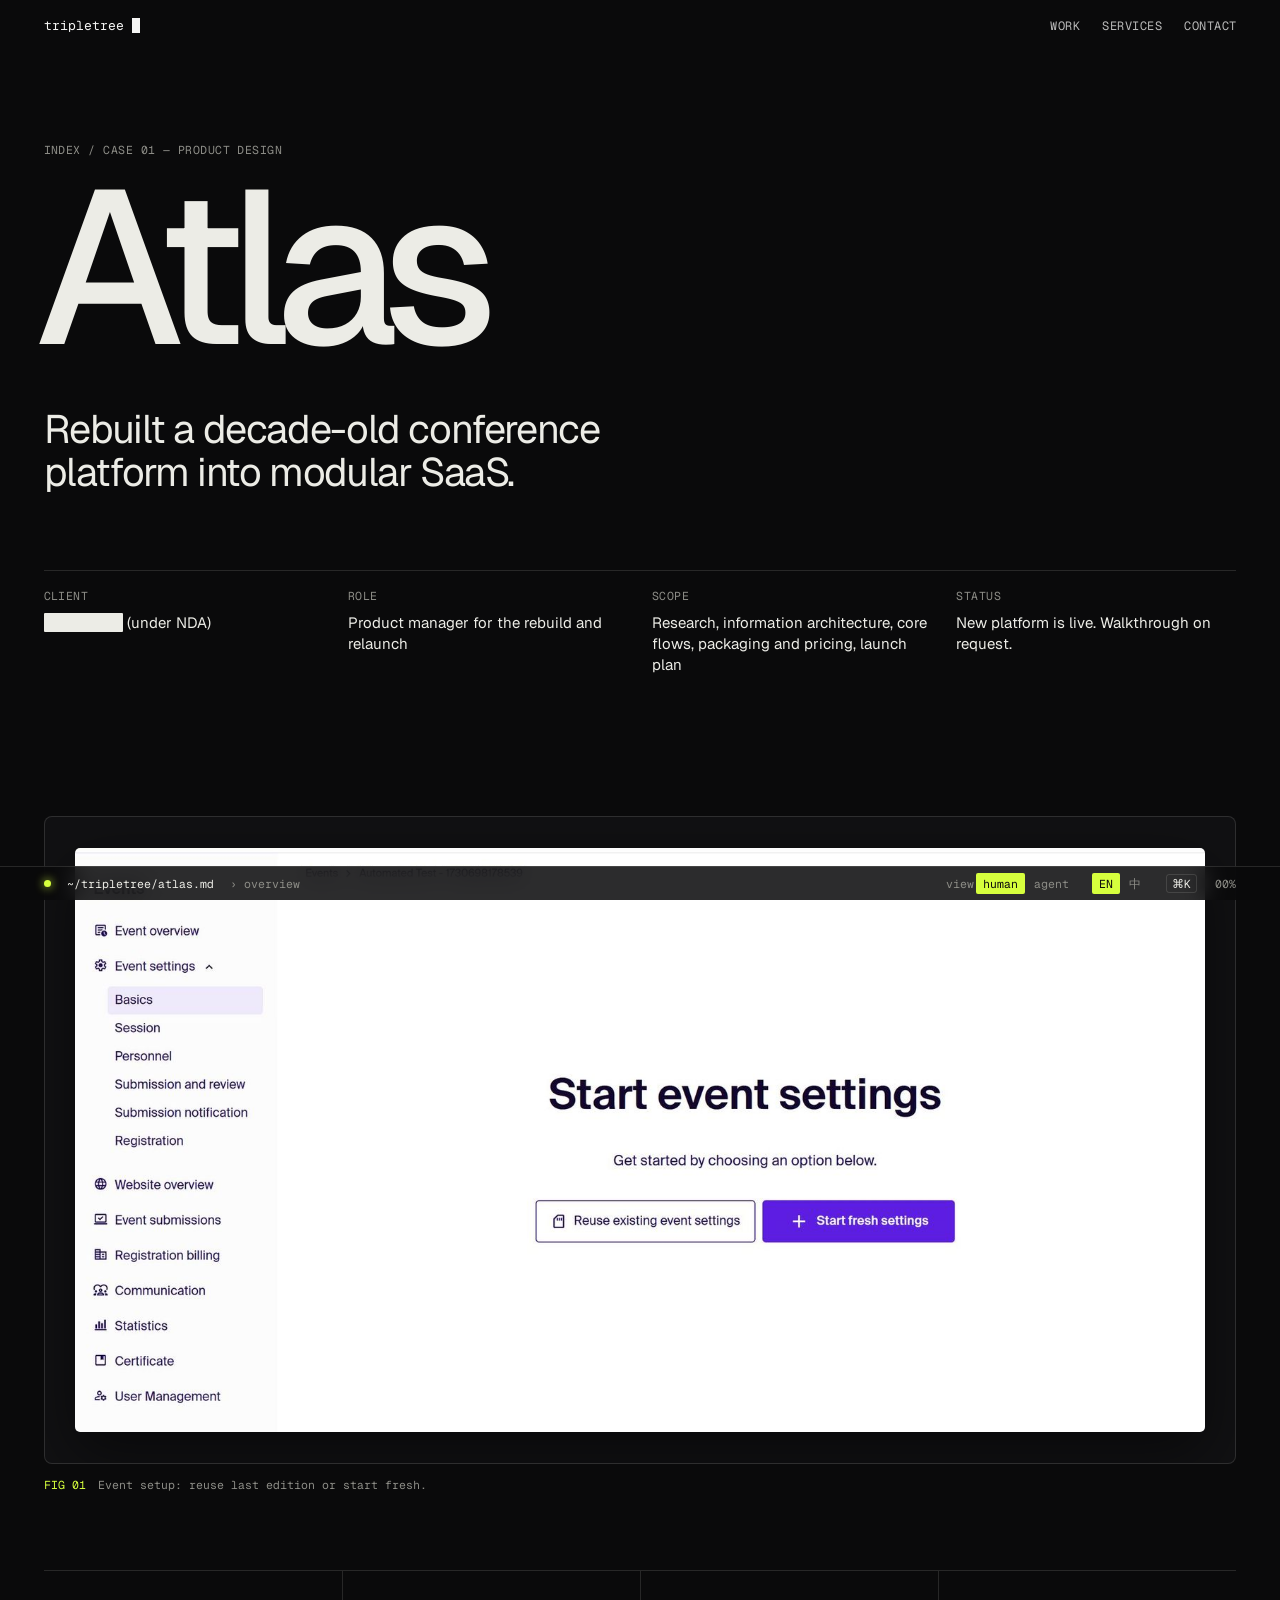
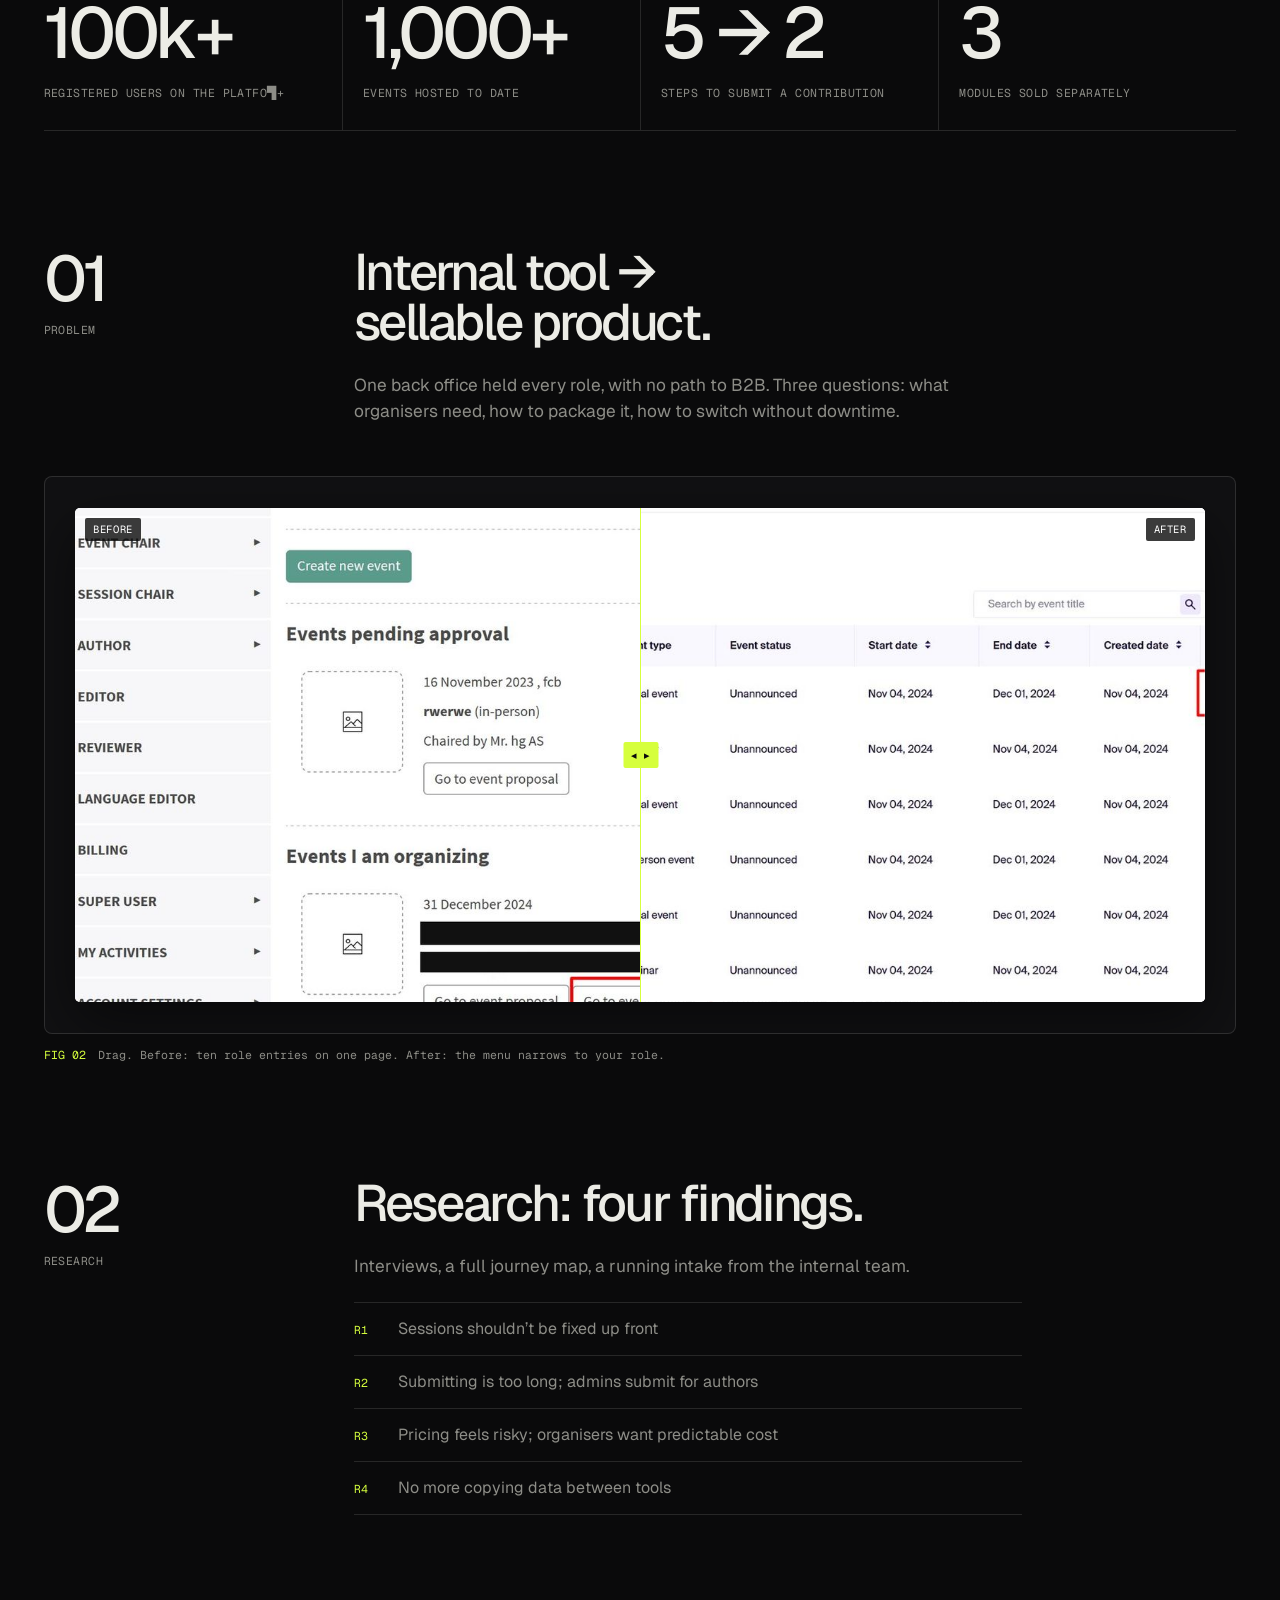
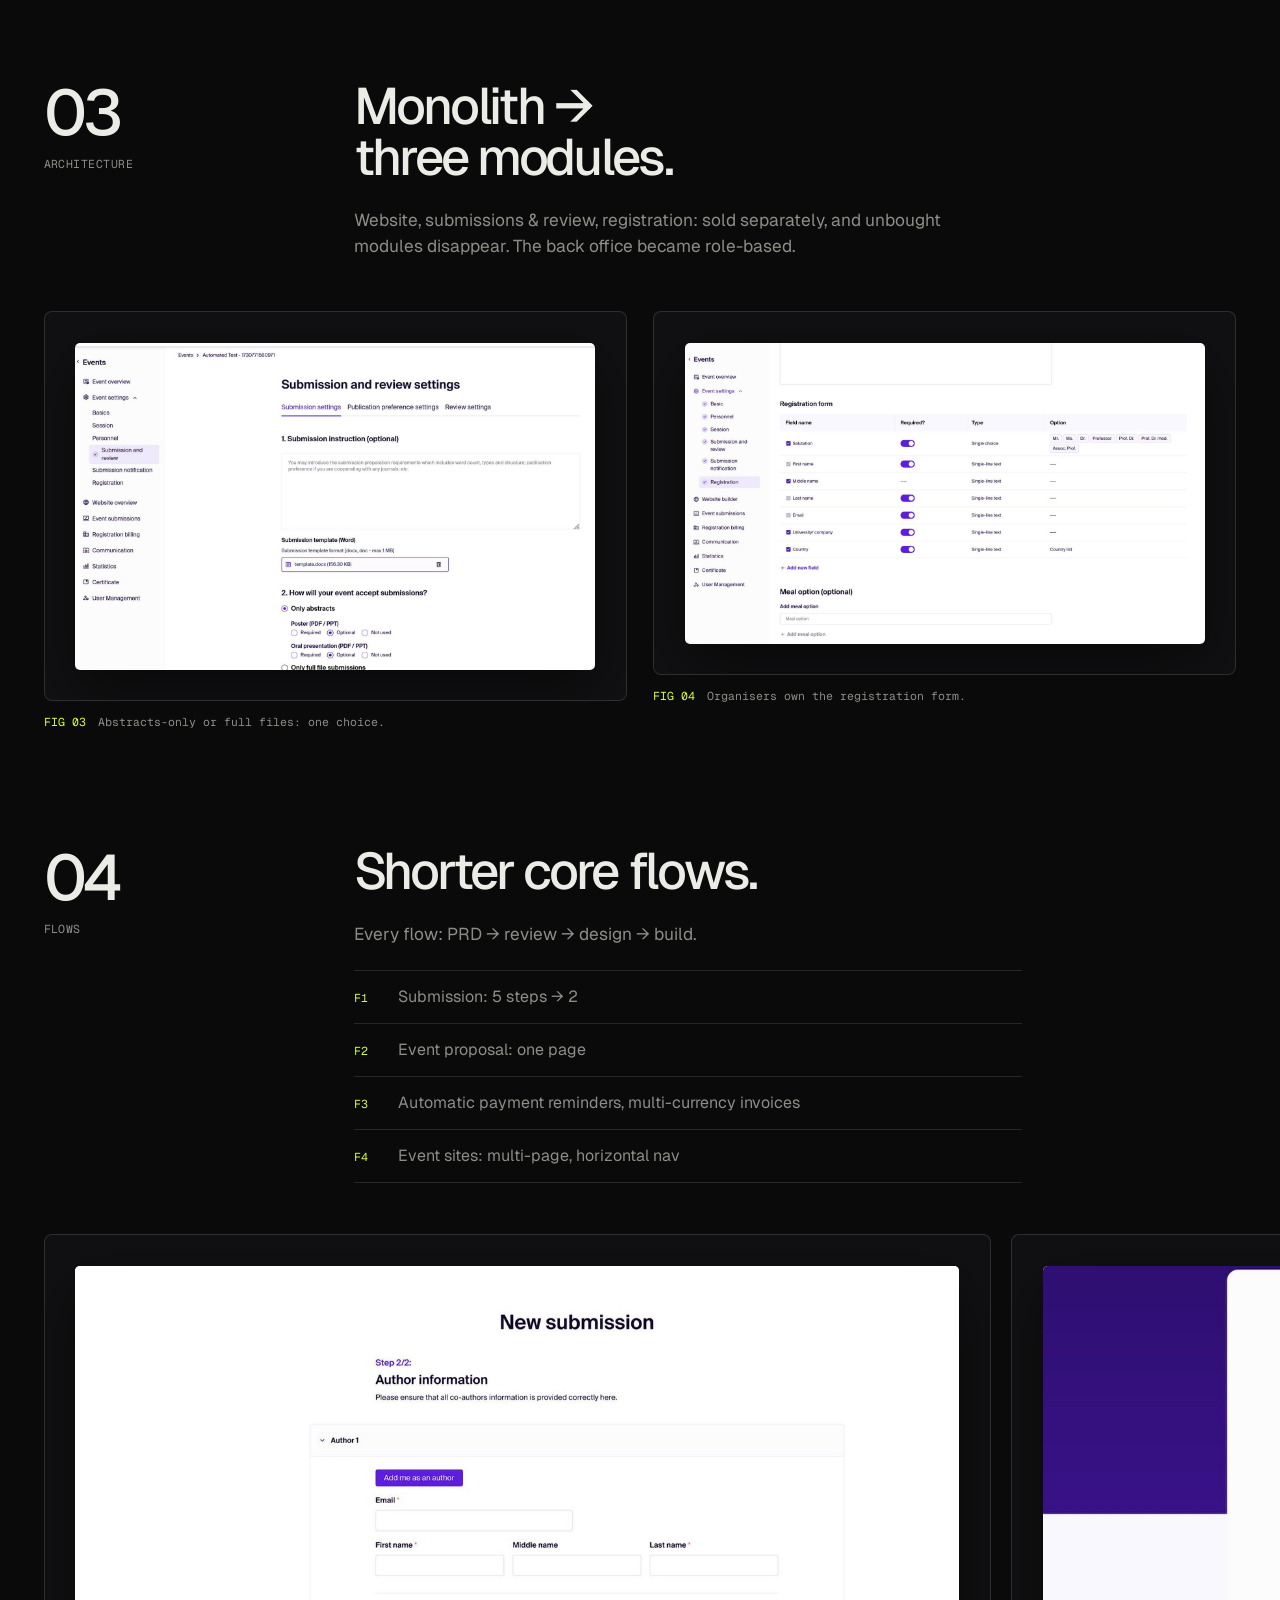
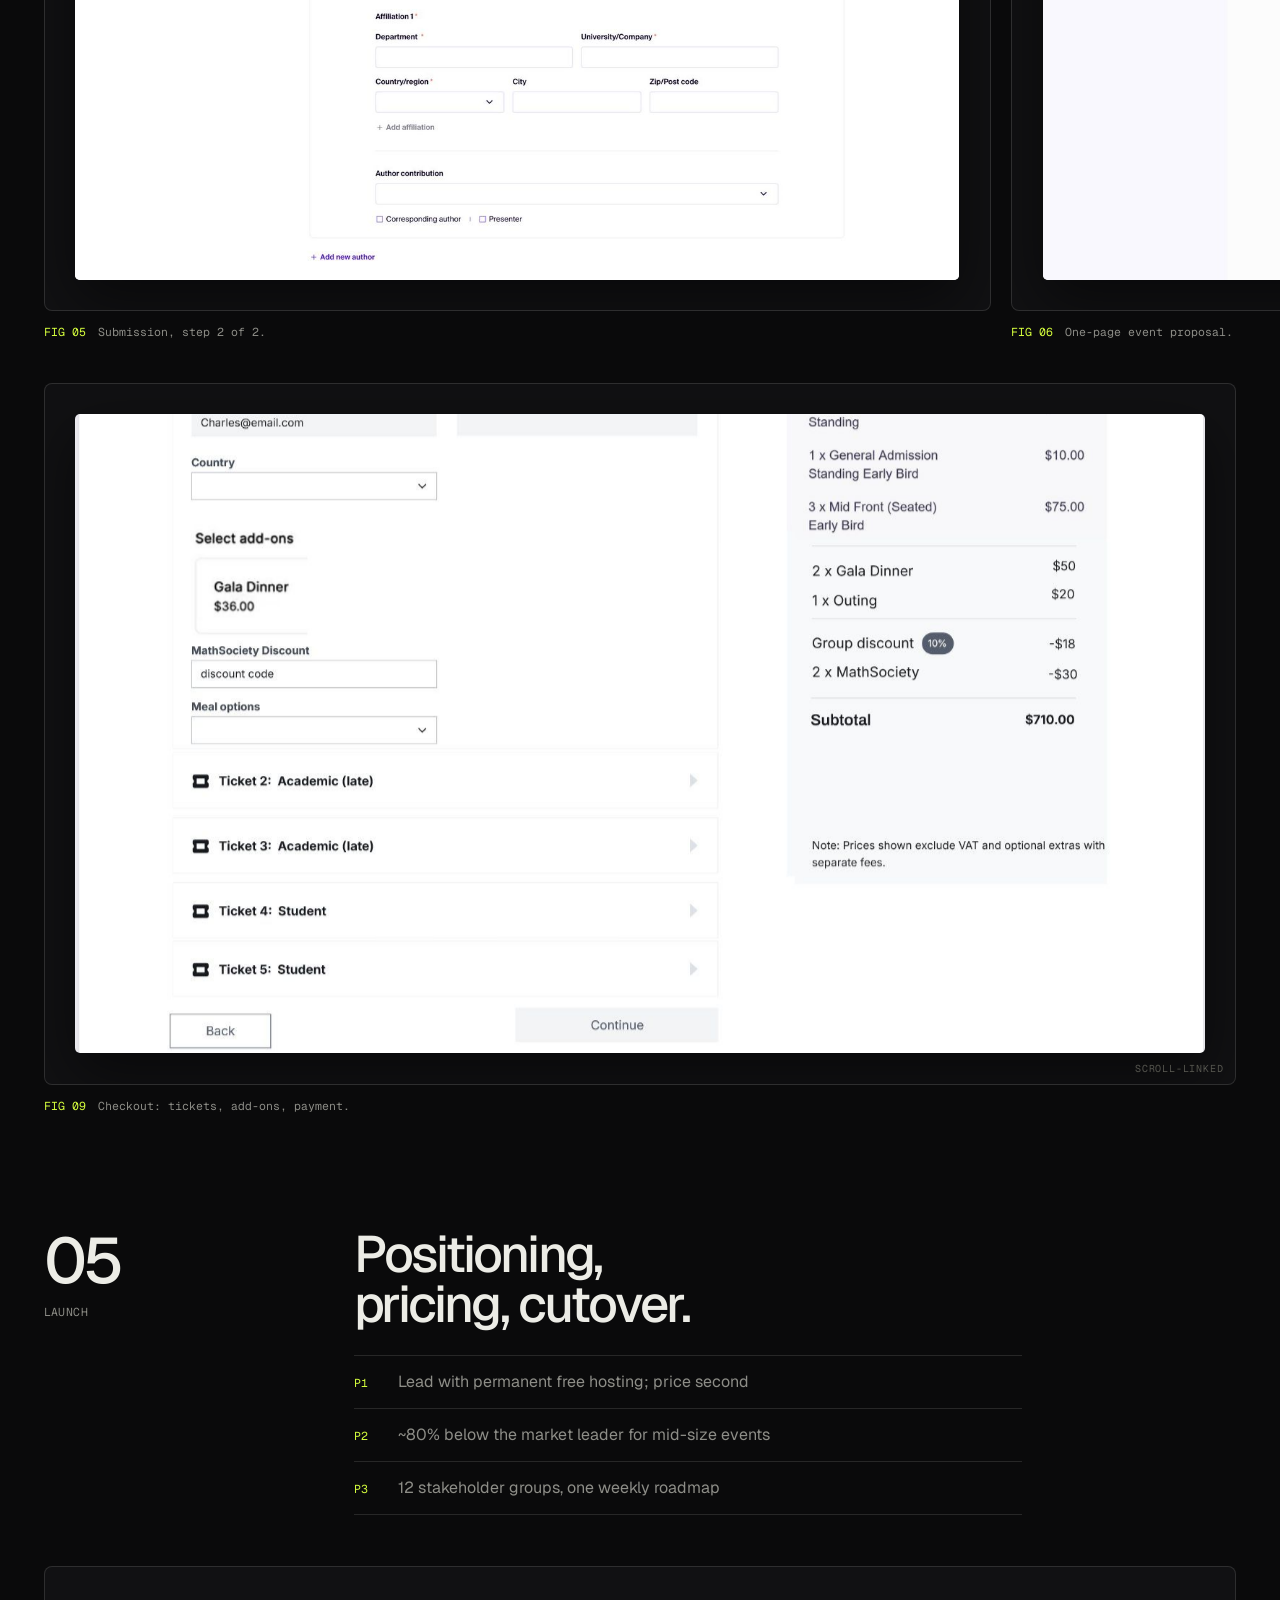
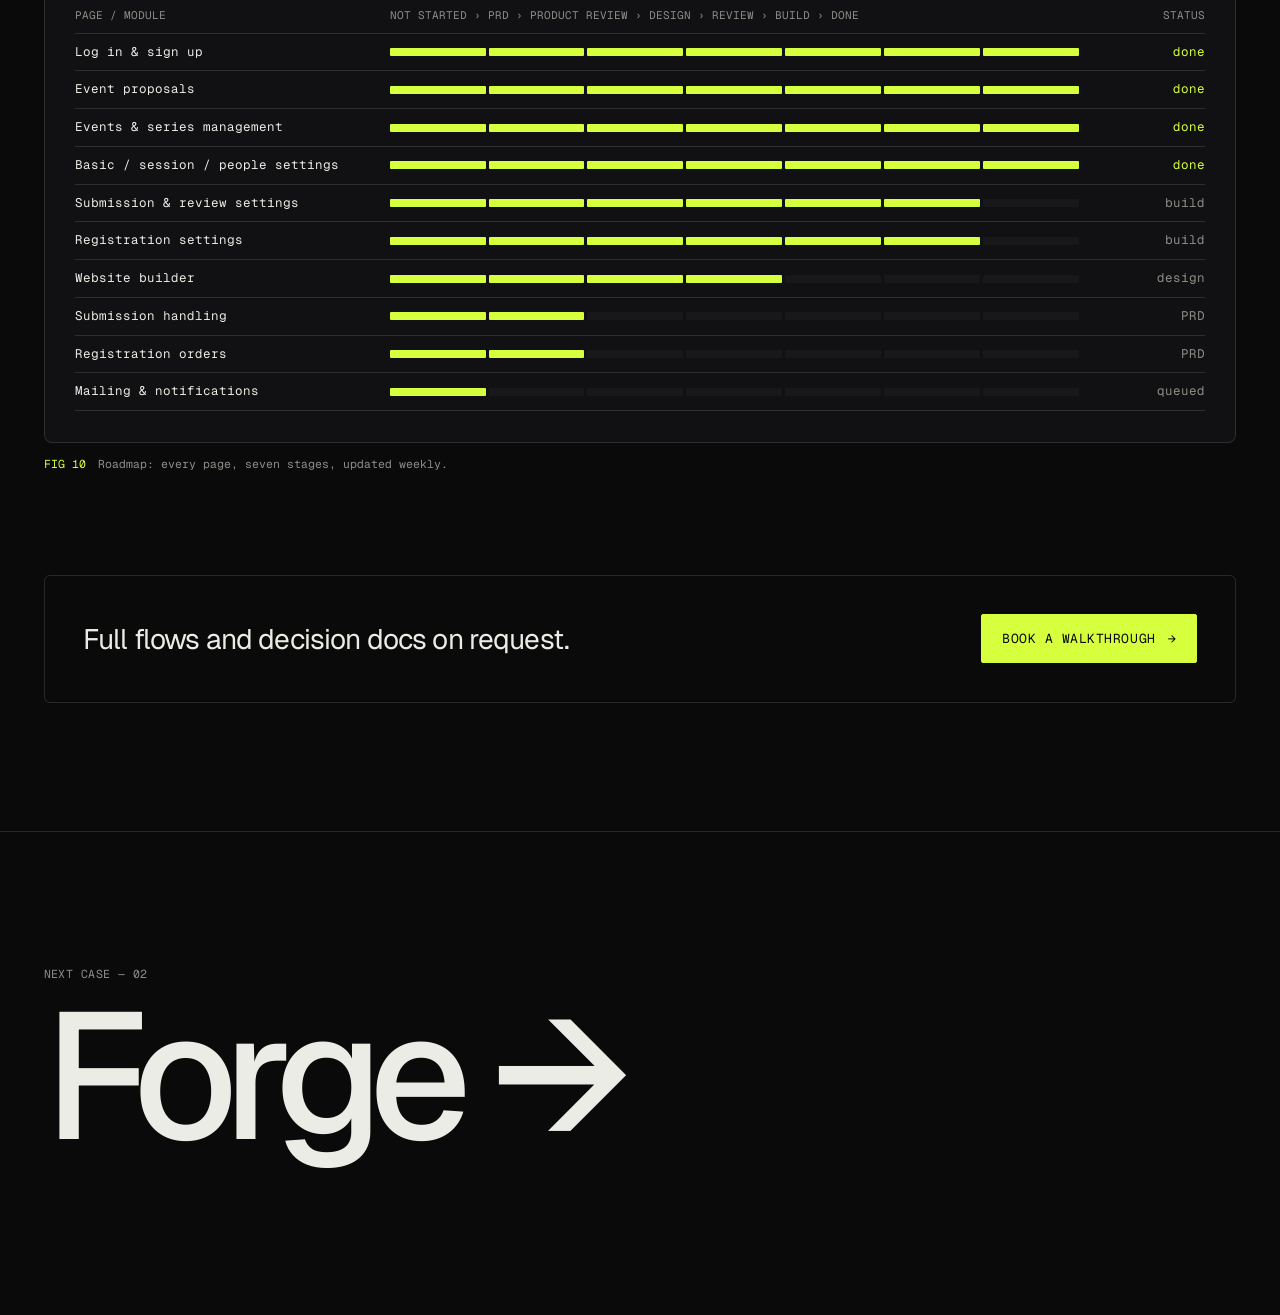
==== commit aed5deaa: "Tighten copy across all pages Cut chapters to a headline plus one line or a short list, and shorten " ====
--- a/atlas.html
+++ b/atlas.html
@@ -18,7 +18,7 @@
 <header class="c-hero" data-crumb="overview">
   <p class="m"><a href="index.html#work">index</a> / <span data-zh="项目 01 — 产品设计">case 01 — product design</span></p>
   <h1 style="view-transition-name:t-atlas">Atlas</h1>
-  <p class="c-lede" data-zh="把一个运行了十几年的学术会议平台，重建成可以按模块售卖的 SaaS 产品。">Rebuilding a decade-old academic conference platform into a SaaS product you can buy one module at a time.</p>
+  <p class="c-lede" data-zh="把运行十几年的会议平台，重建为按模块售卖的 SaaS。">Rebuilt a decade-old conference platform into modular SaaS.</p>
   <dl class="c-meta">
     <div><dt class="m" data-zh="客户">Client</dt><dd><span class="red">████████</span> <span data-zh="（保密）">(under NDA)</span></dd></div>
     <div><dt class="m" data-zh="角色">Role</dt><dd data-zh="产品经理，负责重建与重新上线">Product manager for the rebuild and relaunch</dd></div>
@@ -27,7 +27,7 @@
   </dl>
 </header>
 
-<div class="figs"><figure class="rv"><div class="shot"><img src="assets/atlas-start.jpg" alt="Event setup screen offering to reuse existing settings or start fresh"></div><figcaption><b>FIG 01</b><span data-zh="新平台的会议设置入口：复用上一届的配置，或从头开始。组织者最常见的两种起点，被做成了第一屏。">Event setup in the new platform: reuse last edition’s settings or start fresh. The two ways organisers actually begin became the first screen.</span></figcaption></figure></div>
+<div class="figs"><figure class="rv"><div class="shot"><img src="assets/atlas-start.jpg" alt="Event setup screen offering to reuse existing settings or start fresh"></div><figcaption><b>FIG 01</b><span data-zh="会议设置：复用上届，或从头开始。">Event setup: reuse last edition or start fresh.</span></figcaption></figure></div>
 
 <div class="nums rv">
   <div><b>100k+</b><span class="m" data-zh="平台注册用户">registered users on the platform</span></div>
@@ -39,67 +39,54 @@
 <section class="ch" data-crumb="01 problem">
   <div class="ch-n m rv"><b>01</b><span data-zh="问题">Problem</span></div>
   <div class="rv">
-    <h2 data-zh="一个内部工具，要变成别人愿意付钱的产品。">An internal tool had to become something strangers would pay for.</h2>
-    <p data-zh="老平台是为内部会议团队长出来的：所有功能堆在一个后台里，菜单按角色罗列，新用户进来不知道从哪开始。公司的方向是把它开放给外部会议组织者，做成 B2B 业务。">The old platform grew up around one internal conference team. Every feature lived in a single back office, menus listed every role at once, and a newcomer had no obvious place to begin. The company wanted to open it to external organisers as a B2B business.</p>
-    <p data-zh="<b>我的工作是回答三个问题：</b>外部组织者到底要什么；产品怎么拆才卖得动；以及如何在不中断现有会议的前提下换掉整个系统。"><b>My job was to answer three questions:</b> what external organisers actually need, how the product must be cut to be sellable, and how to swap the whole system without interrupting events already running on it.</p>
+    <h2 data-zh="内部工具 → 可售卖的产品。">Internal tool → sellable product.</h2>
+    <p data-zh="一个后台塞下所有角色，没有对外售卖的路径。要回答三件事：组织者要什么、产品怎么拆、怎么不停机切换。">One back office held every role, with no path to B2B. Three questions: what organisers need, how to package it, how to switch without downtime.</p>
   </div>
 </section>
-<div class="figs"><figure class="rv"><div class="shot"><div class="ba" style="--ar:1600/700"><img src="assets/atlas-old.jpg" alt="Old dashboard" loading="lazy"><img src="assets/atlas-events.jpg" alt="New events list" loading="lazy"><i></i><span data-zh="旧版">BEFORE</span><span data-zh="新版">AFTER</span></div></div><figcaption><b>FIG 02</b><span data-zh="拖动对比。旧版：一个页面列出全部十种角色入口。新版：菜单随角色自动收敛，只显示当前身份用得到的工具。">Drag to compare. Before: one page listing ten role entry points. After: the menu narrows to the tools your current role can use.</span></figcaption></figure></div>
+<div class="figs"><figure class="rv"><div class="shot"><div class="ba" style="--ar:1600/700"><img src="assets/atlas-old.jpg" alt="Old dashboard" loading="lazy"><img src="assets/atlas-events.jpg" alt="New events list" loading="lazy"><i></i><span data-zh="旧版">BEFORE</span><span data-zh="新版">AFTER</span></div></div><figcaption><b>FIG 02</b><span data-zh="拖动对比。旧：一页十个角色入口。新：菜单随角色收敛。">Drag. Before: ten role entries on one page. After: the menu narrows to your role.</span></figcaption></figure></div>
 
 <section class="ch" data-crumb="02 research">
   <div class="ch-n m rv"><b>02</b><span data-zh="研究">Research</span></div>
   <div class="rv">
-    <h2 data-zh="先听，再画。">Listen first, draw second.</h2>
-    <p data-zh="我访谈了外部组织者，和设计师一起把老平台的完整旅程图走了一遍，并持续收集内部会议团队的需求。外部客户的画像很清晰：<b>已经是平台用户的个人学者，预算不高</b>。">I interviewed external organisers, walked the full journey of the old platform with our designer, and kept a running intake of requests from the internal conference team. The external profile was clear: <b>individual scholars already on the platform, working with small budgets</b>.</p>
-    <ul>
-      <li data-n="R1" data-zh="<b>分会场不该一开始就定死。</b>他们希望先收稿，再根据稿件组织 session。"><b>Sessions shouldn’t be fixed up front.</b> Organisers want to collect submissions first and shape sessions around what arrives.</li>
-      <li data-n="R2" data-zh="<b>投稿流程太长。</b>作者经常找不到提交按钮，最后由管理员代投。"><b>Submitting takes too long.</b> Authors lose the submit button and admins end up submitting on their behalf.</li>
-      <li data-n="R3" data-zh="<b>定价让人焦虑。</b>票价定高了没人来，定低了亏本，他们需要可预期的成本。"><b>Pricing makes them anxious.</b> Set tickets too high and nobody comes, too low and the event loses money. They need a cost they can predict.</li>
-      <li data-n="R4" data-zh="<b>不想在平台之间倒数据。</b>希望直接接入视频会议工具和后续的出版流程。"><b>No more copying data between tools.</b> They want video conferencing and the publishing workflow connected.</li>
-    </ul>
+    <h2 data-zh="研究：四个发现。">Research: four findings.</h2>
+    <p data-zh="用户访谈 + 全旅程图 + 内部需求池。">Interviews, a full journey map, a running intake from the internal team.</p>
+    <ul><li data-n="R1" data-zh="分会场不该预先定死">Sessions shouldn’t be fixed up front</li><li data-n="R2" data-zh="投稿太长，常由管理员代投">Submitting is too long; admins submit for authors</li><li data-n="R3" data-zh="定价有风险，组织者要可预期的成本">Pricing feels risky; organisers want predictable cost</li><li data-n="R4" data-zh="不想在工具之间倒数据">No more copying data between tools</li></ul>
   </div>
 </section>
 
 <section class="ch" data-crumb="03 architecture">
   <div class="ch-n m rv"><b>03</b><span data-zh="架构">Architecture</span></div>
   <div class="rv">
-    <h2 data-zh="从单体到模块：没买的功能，根本不出现。">From monolith to modules: what you didn’t buy never appears.</h2>
-    <p data-zh="我把产品拆成三个可以单独购买的模块：<b>建站、投稿评审、注册票务</b>。没有购买的模块不会出现在菜单里，所以一个只想收摘要的小型研讨会，看到的就是一个很小的产品。">I cut the product into three modules that can be bought on their own: <b>website builder, submissions and review, registration and ticketing</b>. A module you haven’t bought doesn’t show in the menu, so a small workshop that only collects abstracts sees a small product.</p>
-    <p data-zh="后台改成按角色呈现：管理员、主席、编辑、审稿人、作者各自看到自己的工具。会议设置按「基础、分会场、人员、投稿、评审、注册」一条线排开，每一步都能回头改。">The back office became role-based: admins, chairs, editors, reviewers and authors each see their own tools. Event settings run in one line (basics, sessions, people, submissions, review, registration) and every step can be revisited.</p>
+    <h2 data-zh="单体 → 三个模块。">Monolith → three modules.</h2>
+    <p data-zh="建站、投稿评审、注册票务可单独购买，没买的不出现；后台按角色呈现。">Website, submissions &amp; review, registration: sold separately, and unbought modules disappear. The back office became role-based.</p>
   </div>
 </section>
 <div class="figs duo">
-  <figure class="rv"><div class="shot"><img src="assets/atlas-subset.jpg" alt="Submission and review settings" loading="lazy"></div><figcaption><b>FIG 03</b><span data-zh="投稿与评审设置。「只收摘要 / 只收全文」做成一个选择，覆盖不需要先交摘要的会议。">Submission and review settings. “Abstracts only” versus “full files only” is one choice, covering events that skip the abstract round.</span></figcaption></figure>
-  <figure class="rv"><div class="shot"><img src="assets/atlas-regform.jpg" alt="Registration form builder" loading="lazy"></div><figcaption><b>FIG 04</b><span data-zh="注册表单配置。字段、必填、类型都由组织者自己开关，不再需要找我们改代码。">Registration form builder. Fields, required flags and types are switches the organiser owns. No more tickets asking us to change code.</span></figcaption></figure>
+  <figure class="rv"><div class="shot"><img src="assets/atlas-subset.jpg" alt="Submission and review settings" loading="lazy"></div><figcaption><b>FIG 03</b><span data-zh="只收摘要 / 只收全文：一个选项。">Abstracts-only or full files: one choice.</span></figcaption></figure>
+  <figure class="rv"><div class="shot"><img src="assets/atlas-regform.jpg" alt="Registration form builder" loading="lazy"></div><figcaption><b>FIG 04</b><span data-zh="注册表单由组织者自己配置。">Organisers own the registration form.</span></figcaption></figure>
 </div>
 
 <section class="ch" data-crumb="04 flows">
   <div class="ch-n m rv"><b>04</b><span data-zh="流程">Flows</span></div>
   <div class="rv">
-    <h2 data-zh="把最常走的路修短。">Shorten the roads people walk most.</h2>
-    <p data-zh="每条核心流程我都先写 PRD，过产品评审，再进设计和开发。几处改动最能说明思路："><b>Every core flow went PRD → product review → design → build.</b> A few changes show the thinking:</p>
-    <ul>
-      <li data-n="F1" data-zh="<b>投稿从 5 步变 2 步。</b>作者信息和稿件各占一步，其他都挪到提交之后。"><b>Submission went from five steps to two.</b> Author details, then the contribution. Everything else moved to after submit.</li>
-      <li data-n="F2" data-zh="<b>办会申请变成一页表单。</b>只问决定能否立项的信息，先降低门槛，再谈细节。"><b>Proposing an event became one page.</b> It asks only what decides whether the event can go ahead. Lower the barrier first, discuss details later.</li>
-      <li data-n="F3" data-zh="<b>票务分步配置，催款自动化。</b>到期前自动提醒，多币种开票和收据自动生成。"><b>Ticketing is configured step by step, and chasing payment is automatic.</b> Reminders fire before the due date; multi-currency invoices and receipts generate themselves.</li>
-      <li data-n="F4" data-zh="<b>会议官网改为多页结构。</b>横向导航替代一个无限长的首页。"><b>Event websites became multi-page.</b> Horizontal navigation replaced one endless home page.</li>
-    </ul>
+    <h2 data-zh="缩短核心流程。">Shorter core flows.</h2>
+    <p data-zh="每条流程：PRD → 评审 → 设计 → 开发。">Every flow: PRD → review → design → build.</p>
+    <ul><li data-n="F1" data-zh="投稿：5 步 → 2 步">Submission: 5 steps → 2</li><li data-n="F2" data-zh="办会申请：一页表单">Event proposal: one page</li><li data-n="F3" data-zh="自动催款，多币种开票">Automatic payment reminders, multi-currency invoices</li><li data-n="F4" data-zh="会议官网：多页 + 横向导航">Event sites: multi-page, horizontal nav</li></ul>
   </div>
 </section>
 <div class="strip rv">
-  <figure><div class="shot"><img src="assets/atlas-submit.jpg" alt="New submission form" loading="lazy"></div><figcaption><b>FIG 05</b><span data-zh="新的投稿表单，两步中的第二步。">The new submission form, step two of two.</span></figcaption></figure>
-  <figure><div class="shot"><img src="assets/atlas-proposal.jpg" alt="Single page event proposal form" loading="lazy"></div><figcaption><b>FIG 06</b><span data-zh="一页式办会申请。">Event proposal on a single page.</span></figcaption></figure>
-  <figure><div class="shot"><img src="assets/atlas-pay.jpg" alt="Payment and automatic reminders settings" loading="lazy"></div><figcaption><b>FIG 07</b><span data-zh="付款设置：自动确认注册、三段式催款提醒。">Payment settings: automatic confirmation and three scheduled reminders.</span></figcaption></figure>
-  <figure><div class="shot"><img src="assets/atlas-site.jpg" alt="Event website made with the website builder" loading="lazy"></div><figcaption><b>FIG 08</b><span data-zh="建站模块生成的会议官网（示例数据）。">An event website produced by the builder (sample data).</span></figcaption></figure>
+  <figure><div class="shot"><img src="assets/atlas-submit.jpg" alt="New submission form" loading="lazy"></div><figcaption><b>FIG 05</b><span data-zh="投稿，两步中的第二步。">Submission, step 2 of 2.</span></figcaption></figure>
+  <figure><div class="shot"><img src="assets/atlas-proposal.jpg" alt="Single page event proposal form" loading="lazy"></div><figcaption><b>FIG 06</b><span data-zh="一页式办会申请。">One-page event proposal.</span></figcaption></figure>
+  <figure><div class="shot"><img src="assets/atlas-pay.jpg" alt="Payment and automatic reminders settings" loading="lazy"></div><figcaption><b>FIG 07</b><span data-zh="自动确认 + 三段催款提醒。">Auto-confirm and three scheduled reminders.</span></figcaption></figure>
+  <figure><div class="shot"><img src="assets/atlas-site.jpg" alt="Event website made with the website builder" loading="lazy"></div><figcaption><b>FIG 08</b><span data-zh="建站模块产出（示例数据）。">Builder output (sample data).</span></figcaption></figure>
 </div>
-<div class="figs" style="margin-top:28px"><figure class="rv"><div class="shot scrollshot"><div class="win"><img src="assets/atlas-ticket.jpg" alt="Ticket selection and order summary" loading="lazy"></div></div><figcaption><b>FIG 09</b><span data-zh="参会者购票：选票、附加项、支付三步，右侧订单随选随算。">Attendee checkout: tickets, add-ons, payment. The order summary recalculates as you choose.</span></figcaption></figure></div>
+<div class="figs" style="margin-top:28px"><figure class="rv"><div class="shot scrollshot"><div class="win"><img src="assets/atlas-ticket.jpg" alt="Ticket selection and order summary" loading="lazy"></div></div><figcaption><b>FIG 09</b><span data-zh="购票：选票、附加项、支付。">Checkout: tickets, add-ons, payment.</span></figcaption></figure></div>
 
 <section class="ch" data-crumb="05 launch">
   <div class="ch-n m rv"><b>05</b><span data-zh="上线">Launch</span></div>
   <div class="rv">
-    <h2 data-zh="卖法和做法一起设计。">Design how it’s sold alongside how it’s built.</h2>
-    <p data-zh="竞品都在按年或按量收托管费。我把<b>「会议内容永久可访问，不另收费」</b>写成定位的第一句话，价格是第二句：中型会议的入门价比头部竞品低约八成，三个模块各自定价，可组合折扣。">Competitors charge for hosting by the year or by the item. I made <b>“your conference record stays accessible, permanently, at no extra cost”</b> the first sentence of the positioning. Price is the second: entry cost for a mid-sized event sits roughly 80% below the market leader, with each module priced on its own and bundles discounted.</p>
-    <p data-zh="上线本身是一次组织协调。我按影响力和关注度梳理了十二类干系人，为每一类准备不同的信息和时间点；路线图里每个页面都走同样的七个阶段，所有人随时看得到卡在哪。">The launch itself was an alignment exercise. I mapped twelve stakeholder groups by power and interest and gave each its own message and timing. Every page on the roadmap moves through the same seven stages, so anyone can see where things are stuck.</p>
+    <h2 data-zh="定位、定价、切换。">Positioning, pricing, cutover.</h2>
+    <ul><li data-n="P1" data-zh="首推永久免费托管，价格其次">Lead with permanent free hosting; price second</li><li data-n="P2" data-zh="中型会议入门价比头部竞品低约 80%">~80% below the market leader for mid-size events</li><li data-n="P3" data-zh="12 类干系人，一张周更路线图">12 stakeholder groups, one weekly roadmap</li></ul>
   </div>
 </section>
 <div class="figs"><figure class="rv"><div class="shot board">
@@ -114,9 +101,9 @@
   <div class="r"><span data-zh="稿件处理">Submission handling</span><span class="track"><i class="f"></i><i class="f"></i><i></i><i></i><i></i><i></i><i></i></span><span class="st">PRD</span></div>
   <div class="r"><span data-zh="注册订单">Registration orders</span><span class="track"><i class="f"></i><i class="f"></i><i></i><i></i><i></i><i></i><i></i></span><span class="st">PRD</span></div>
   <div class="r"><span data-zh="邮件与通知">Mailing &amp; notifications</span><span class="track"><i class="f"></i><i></i><i></i><i></i><i></i><i></i><i></i></span><span class="st">queued</span></div>
-</div><figcaption><b>FIG 10</b><span data-zh="重建中期的一张路线图快照。每个页面走同样的七个阶段，这张表每周更新，也是管理层汇报的唯一材料。">A roadmap snapshot from mid-rebuild. Every page passes the same seven stages. The table was updated weekly and was the only artefact leadership needed.</span></figcaption></figure></div>
+</div><figcaption><b>FIG 10</b><span data-zh="路线图：每个页面七个阶段，每周更新。">Roadmap: every page, seven stages, updated weekly.</span></figcaption></figure></div>
 
-<div class="demo rv"><p data-zh="想看完整流程和决策文档？可以安排一次演示。">Want the full flows and the decision documents? I can walk you through them.</p><a class="cta solid" href="index.html#contact"><span data-zh="预约演示">Book a walkthrough</span> →</a></div>
+<div class="demo rv"><p data-zh="完整流程与决策文档，可预约演示。">Full flows and decision docs on request.</p><a class="cta solid" href="index.html#contact"><span data-zh="预约演示">Book a walkthrough</span> →</a></div>
 
 <a class="next" href="forge.html"><span class="m" data-zh="下一个项目 — 02">Next case — 02</span><b>Forge →</b></a>
 </main>
--- a/site.css
+++ b/site.css
@@ -275,3 +275,20 @@
 }
 @media (prefers-reduced-motion: reduce) { *, ::view-transition-group(*) { animation: none !important; transition: none !important; } .rv { opacity: 1; transform: none; } }
 .strip .shot img { aspect-ratio: 1440/1000; object-fit: cover; object-position: top left; }
+
+/* randseed */
+.figs.duo-phone { grid-template-columns: 2.6fr 1fr; align-items: start; }
+.phone-shot { padding: clamp(12px, 2vw, 28px); }
+.phone-shot img { max-width: 340px; margin: 0 auto; border-radius: 26px; border: 6px solid #26262A; }
+.swatches { padding: 0 var(--pad); display: grid; grid-template-columns: repeat(5, 1fr); gap: 0; }
+.swatches > div { padding: 22px 18px; min-height: 190px; display: flex; flex-direction: column; gap: 6px; font-family: var(--mono); font-size: 11px; }
+.swatches > div:first-child { border-radius: 8px 0 0 8px; } .swatches > div:last-child { border-radius: 0 8px 8px 0; }
+.swatches b { font-family: var(--sans); font-weight: 500; font-size: 22px; letter-spacing: -.02em; }
+.swatches i { font-style: normal; margin-top: auto; opacity: .7; }
+.shot.live { padding: 0; background: #fff; }
+.shot.live iframe { display: block; width: 100%; height: 620px; border: 0; }
+@media (max-width: 900px) {
+  .figs.duo-phone { grid-template-columns: 1fr; }
+  .swatches { grid-template-columns: 1fr 1fr; } .swatches > div { min-height: 120px; border-radius: 0 !important; }
+  .shot.live iframe { height: 1560px; }
+}
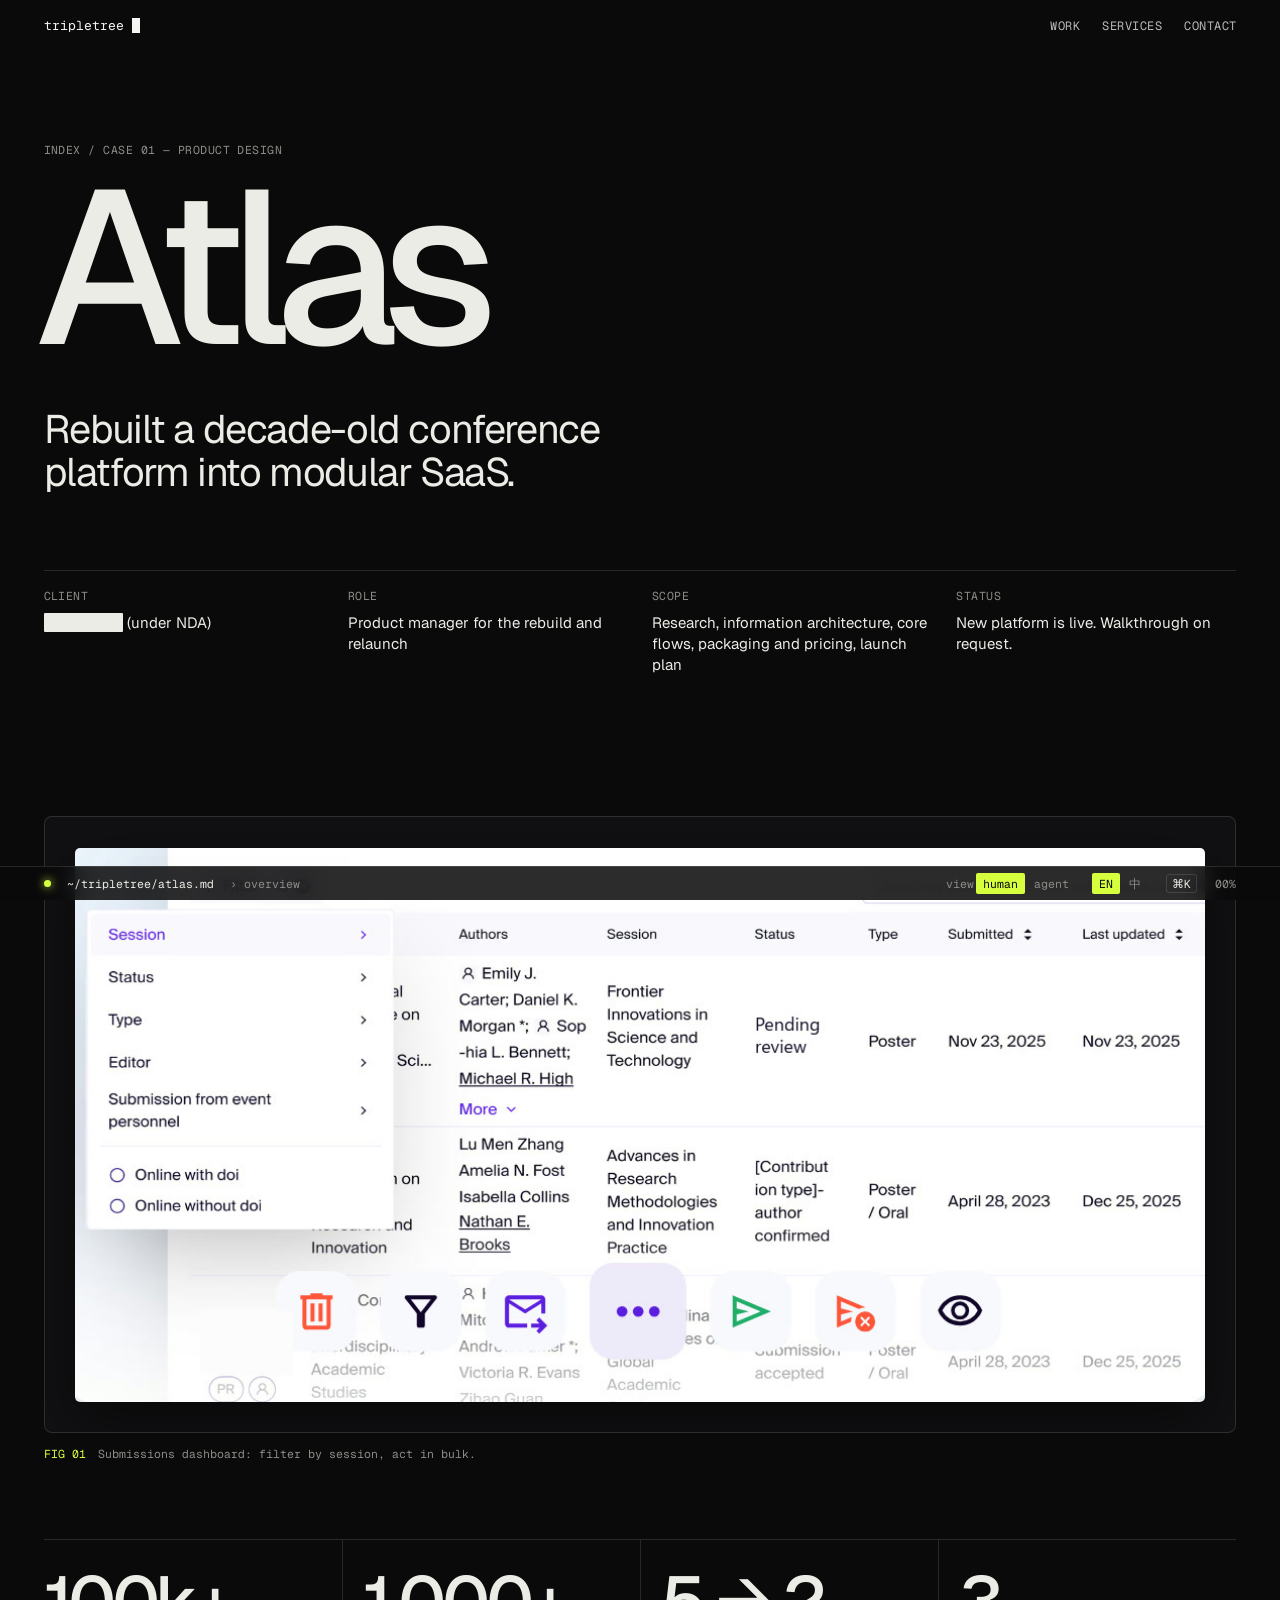
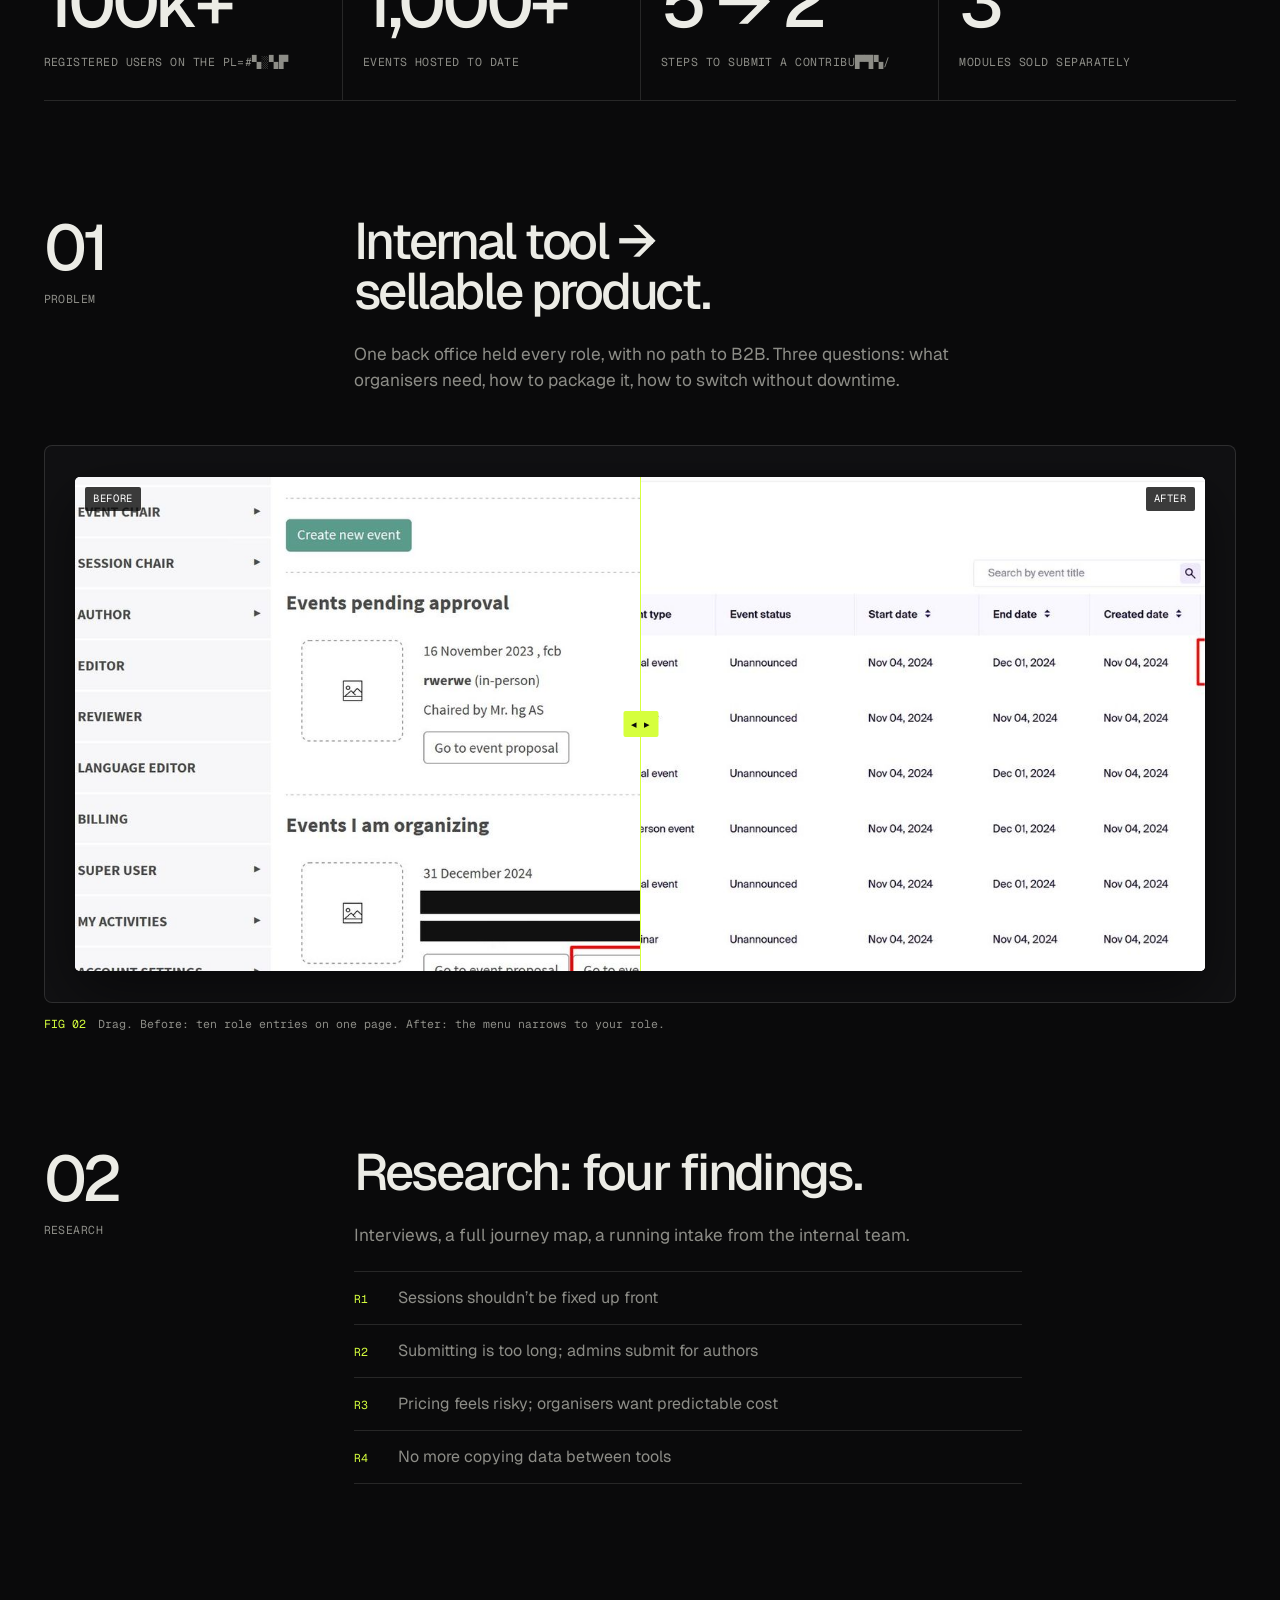
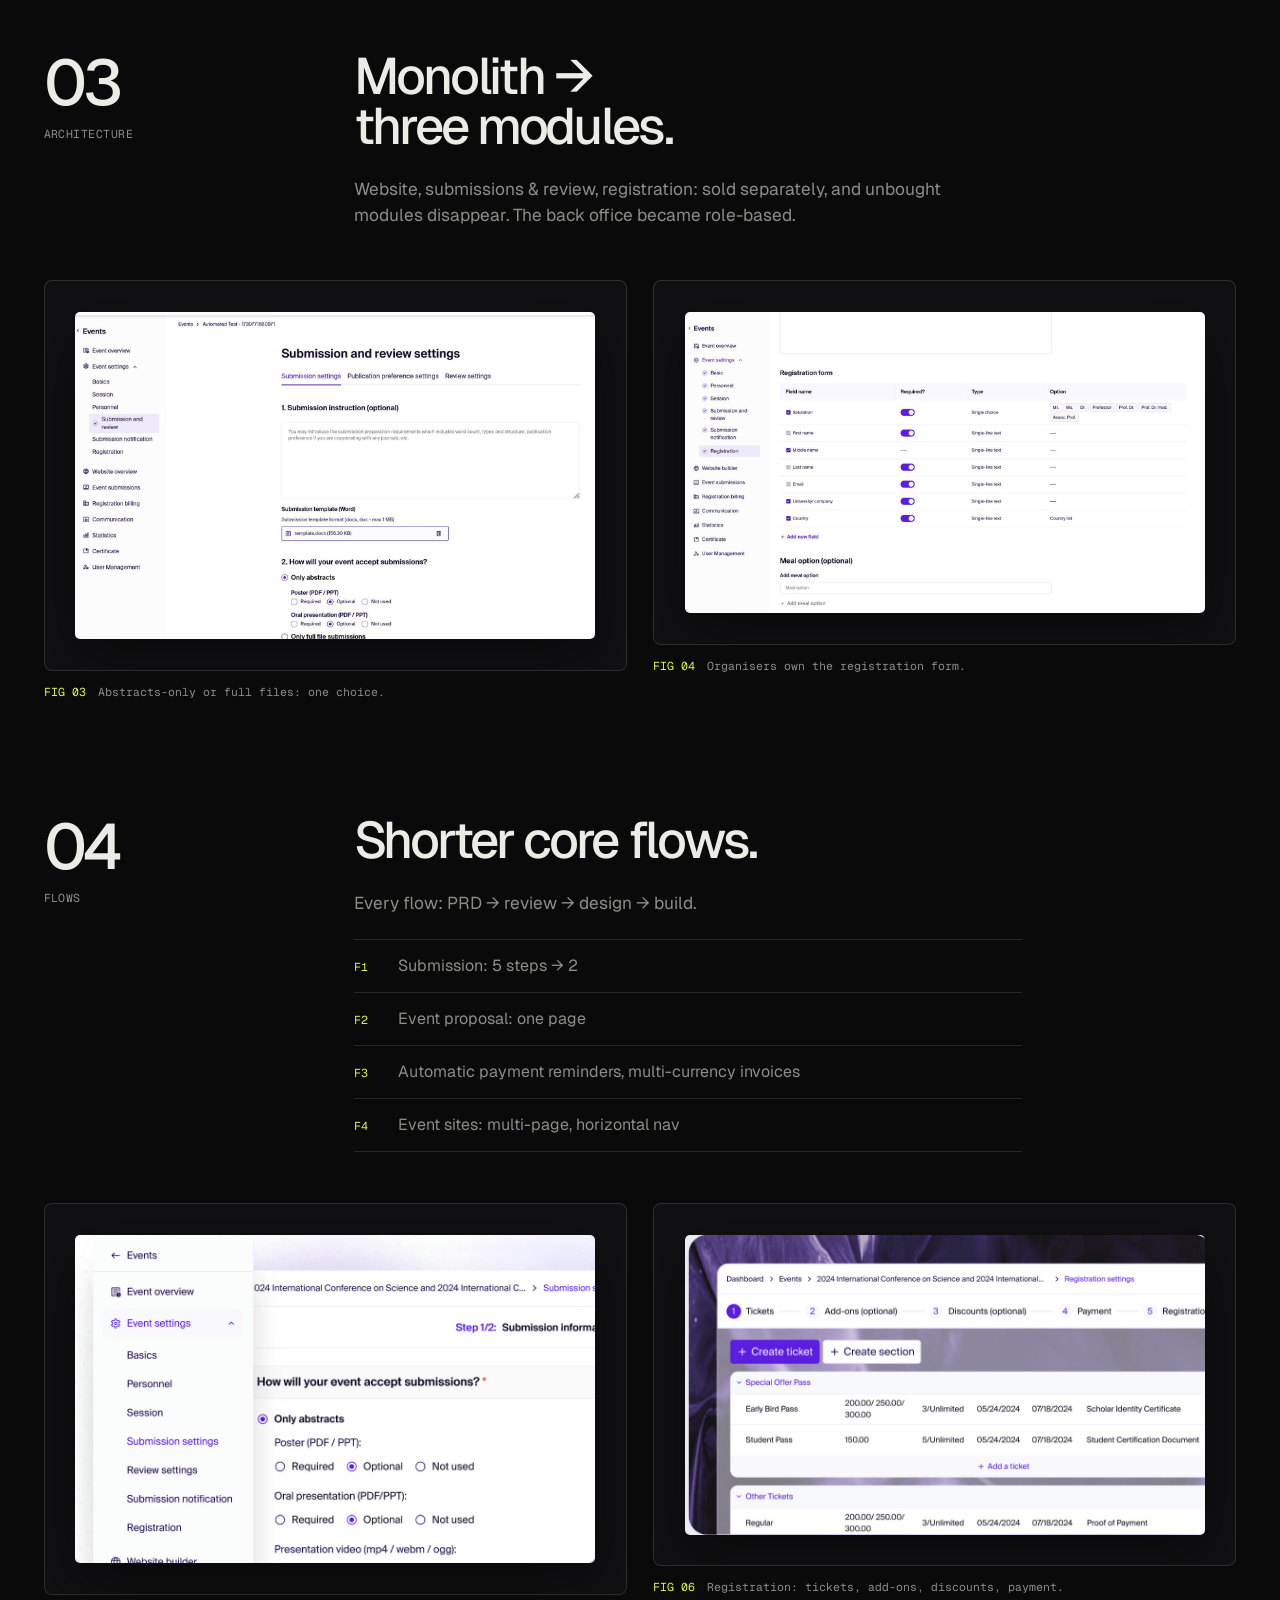
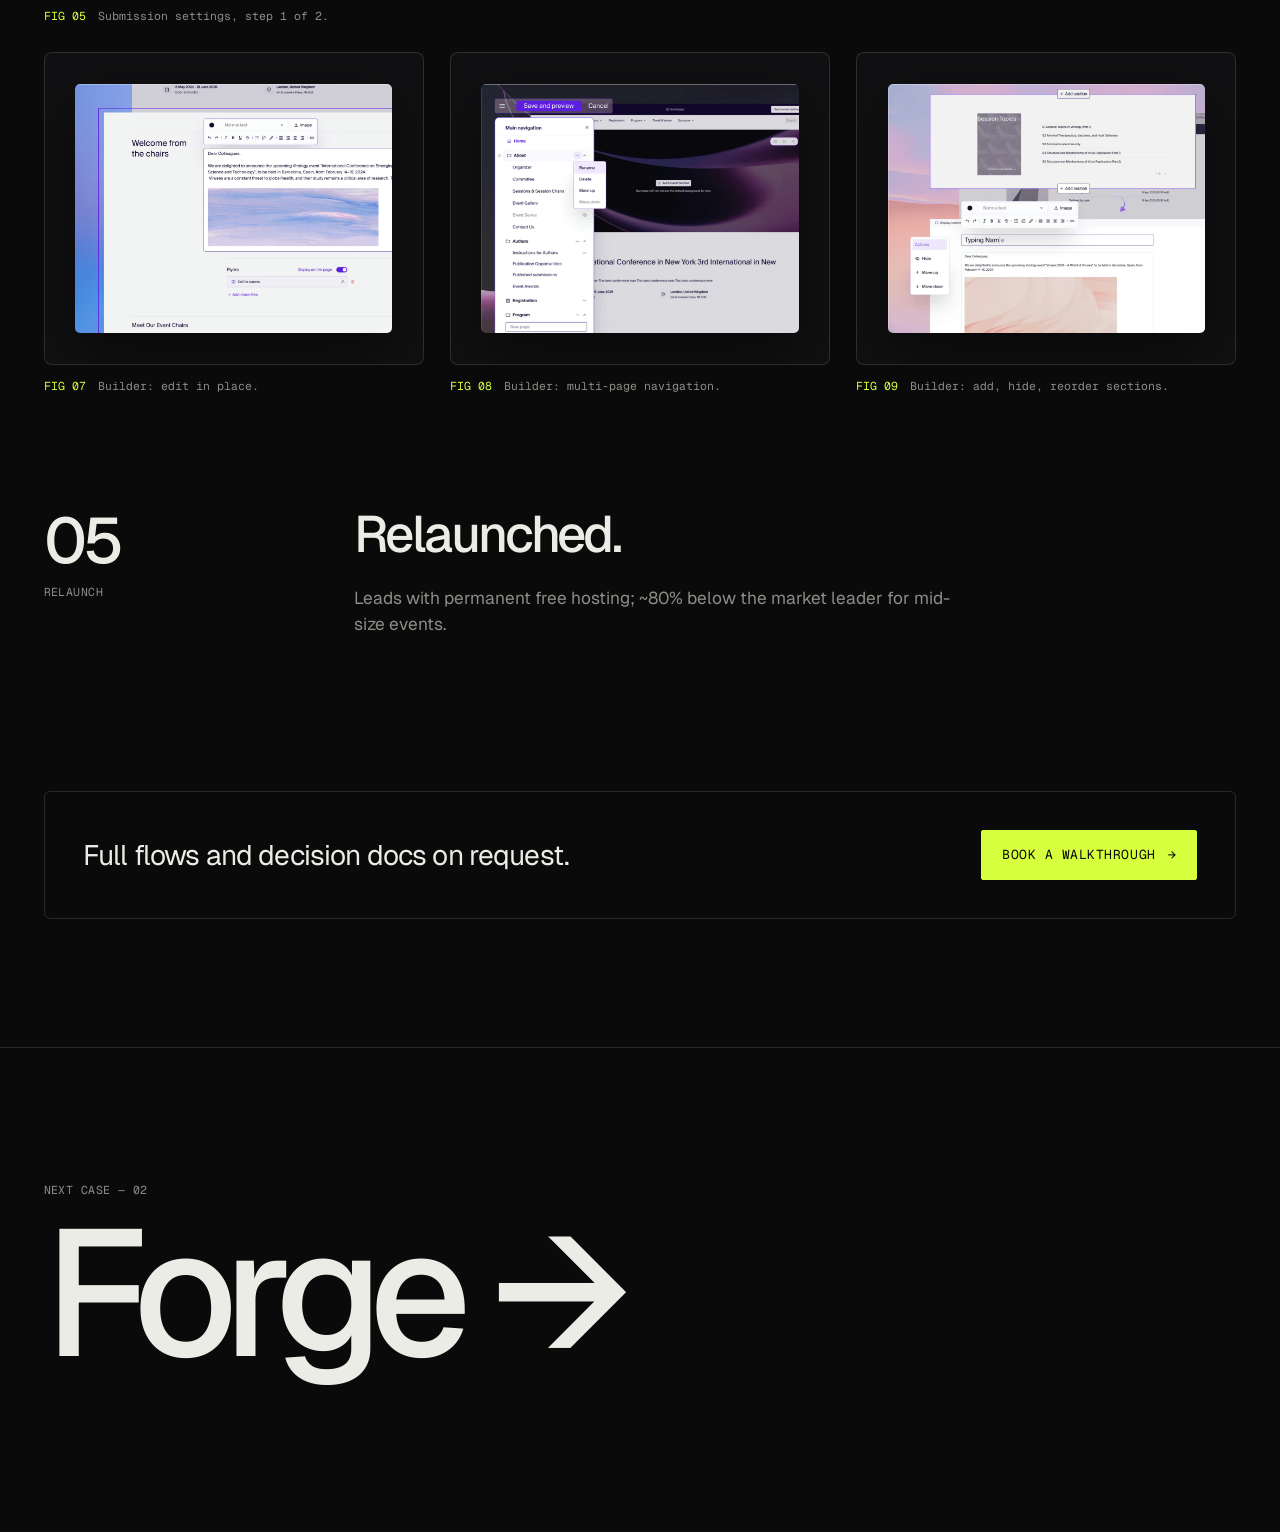
==== commit 1cac9caf: "Atlas: replace screenshots with high-res images, remove client names, trim relaunch copy" ====
--- a/atlas.html
+++ b/atlas.html
@@ -27,7 +27,7 @@
   </dl>
 </header>
 
-<div class="figs"><figure class="rv"><div class="shot"><img src="assets/atlas-start.jpg" alt="Event setup screen offering to reuse existing settings or start fresh"></div><figcaption><b>FIG 01</b><span data-zh="会议设置：复用上届，或从头开始。">Event setup: reuse last edition or start fresh.</span></figcaption></figure></div>
+<div class="figs"><figure class="rv"><div class="shot"><img src="assets/atlas-dashboard.jpg" alt="Submissions dashboard with session filters and bulk actions"></div><figcaption><b>FIG 01</b><span data-zh="投稿看板：按分会场筛选，批量操作。">Submissions dashboard: filter by session, act in bulk.</span></figcaption></figure></div>
 
 <div class="nums rv">
   <div><b>100k+</b><span class="m" data-zh="平台注册用户">registered users on the platform</span></div>
@@ -74,34 +74,24 @@
     <ul><li data-n="F1" data-zh="投稿：5 步 → 2 步">Submission: 5 steps → 2</li><li data-n="F2" data-zh="办会申请：一页表单">Event proposal: one page</li><li data-n="F3" data-zh="自动催款，多币种开票">Automatic payment reminders, multi-currency invoices</li><li data-n="F4" data-zh="会议官网：多页 + 横向导航">Event sites: multi-page, horizontal nav</li></ul>
   </div>
 </section>
-<div class="strip rv">
-  <figure><div class="shot"><img src="assets/atlas-submit.jpg" alt="New submission form" loading="lazy"></div><figcaption><b>FIG 05</b><span data-zh="投稿，两步中的第二步。">Submission, step 2 of 2.</span></figcaption></figure>
-  <figure><div class="shot"><img src="assets/atlas-proposal.jpg" alt="Single page event proposal form" loading="lazy"></div><figcaption><b>FIG 06</b><span data-zh="一页式办会申请。">One-page event proposal.</span></figcaption></figure>
-  <figure><div class="shot"><img src="assets/atlas-pay.jpg" alt="Payment and automatic reminders settings" loading="lazy"></div><figcaption><b>FIG 07</b><span data-zh="自动确认 + 三段催款提醒。">Auto-confirm and three scheduled reminders.</span></figcaption></figure>
-  <figure><div class="shot"><img src="assets/atlas-site.jpg" alt="Event website made with the website builder" loading="lazy"></div><figcaption><b>FIG 08</b><span data-zh="建站模块产出（示例数据）。">Builder output (sample data).</span></figcaption></figure>
+<div class="figs duo">
+  <figure class="rv"><div class="shot"><img src="assets/atlas-submission.jpg" alt="Submission settings inside the event settings menu" loading="lazy"></div><figcaption><b>FIG 05</b><span data-zh="投稿设置：两步中的第一步。">Submission settings, step 1 of 2.</span></figcaption></figure>
+  <figure class="rv"><div class="shot"><img src="assets/atlas-tickets.jpg" alt="Registration settings with ticket tiers" loading="lazy"></div><figcaption><b>FIG 06</b><span data-zh="注册设置：票种、附加项、折扣、支付。">Registration: tickets, add-ons, discounts, payment.</span></figcaption></figure>
 </div>
-<div class="figs" style="margin-top:28px"><figure class="rv"><div class="shot scrollshot"><div class="win"><img src="assets/atlas-ticket.jpg" alt="Ticket selection and order summary" loading="lazy"></div></div><figcaption><b>FIG 09</b><span data-zh="购票：选票、附加项、支付。">Checkout: tickets, add-ons, payment.</span></figcaption></figure></div>
+<div class="figs trio" style="margin-top:28px">
+  <figure class="rv"><div class="shot"><img src="assets/atlas-builder-text.jpg" alt="Website builder editing page text in place" loading="lazy"></div><figcaption><b>FIG 07</b><span data-zh="建站：所见即所得编辑。">Builder: edit in place.</span></figcaption></figure>
+  <figure class="rv"><div class="shot"><img src="assets/atlas-builder-nav.jpg" alt="Website builder navigation editor" loading="lazy"></div><figcaption><b>FIG 08</b><span data-zh="建站：多页导航自由编排。">Builder: multi-page navigation.</span></figcaption></figure>
+  <figure class="rv"><div class="shot"><img src="assets/atlas-builder-sections.jpg" alt="Website builder adding and reordering sections" loading="lazy"></div><figcaption><b>FIG 09</b><span data-zh="建站：区块增删、隐藏、排序。">Builder: add, hide, reorder sections.</span></figcaption></figure>
+</div>
 
-<section class="ch" data-crumb="05 launch">
-  <div class="ch-n m rv"><b>05</b><span data-zh="上线">Launch</span></div>
+<section class="ch" data-crumb="05 relaunch">
+  <div class="ch-n m rv"><b>05</b><span data-zh="上线">Relaunch</span></div>
   <div class="rv">
-    <h2 data-zh="定位、定价、切换。">Positioning, pricing, cutover.</h2>
-    <ul><li data-n="P1" data-zh="首推永久免费托管，价格其次">Lead with permanent free hosting; price second</li><li data-n="P2" data-zh="中型会议入门价比头部竞品低约 80%">~80% below the market leader for mid-size events</li><li data-n="P3" data-zh="12 类干系人，一张周更路线图">12 stakeholder groups, one weekly roadmap</li></ul>
+    <h2 data-zh="已重新上线。">Relaunched.</h2>
+    <p data-zh="主打永久免费托管；中型会议入门价比头部竞品低约 80%。">Leads with permanent free hosting; ~80% below the market leader for mid-size events.</p>
   </div>
 </section>
-<div class="figs"><figure class="rv"><div class="shot board">
-  <div class="r"><span data-zh="页面 / 模块">Page / module</span><span>not started › PRD › product review › design › review › build › done</span><span class="st" data-zh="状态">status</span></div>
-  <div class="r"><span data-zh="登录与注册">Log in &amp; sign up</span><span class="track"><i class="f"></i><i class="f"></i><i class="f"></i><i class="f"></i><i class="f"></i><i class="f"></i><i class="f"></i></span><span class="st done">done</span></div>
-  <div class="r"><span data-zh="办会申请">Event proposals</span><span class="track"><i class="f"></i><i class="f"></i><i class="f"></i><i class="f"></i><i class="f"></i><i class="f"></i><i class="f"></i></span><span class="st done">done</span></div>
-  <div class="r"><span data-zh="会议与系列管理">Events &amp; series management</span><span class="track"><i class="f"></i><i class="f"></i><i class="f"></i><i class="f"></i><i class="f"></i><i class="f"></i><i class="f"></i></span><span class="st done">done</span></div>
-  <div class="r"><span data-zh="基础 / 分会场 / 人员设置">Basic / session / people settings</span><span class="track"><i class="f"></i><i class="f"></i><i class="f"></i><i class="f"></i><i class="f"></i><i class="f"></i><i class="f"></i></span><span class="st done">done</span></div>
-  <div class="r"><span data-zh="投稿与评审设置">Submission &amp; review settings</span><span class="track"><i class="f"></i><i class="f"></i><i class="f"></i><i class="f"></i><i class="f"></i><i class="f"></i><i></i></span><span class="st">build</span></div>
-  <div class="r"><span data-zh="注册设置">Registration settings</span><span class="track"><i class="f"></i><i class="f"></i><i class="f"></i><i class="f"></i><i class="f"></i><i class="f"></i><i></i></span><span class="st">build</span></div>
-  <div class="r"><span data-zh="建站工具">Website builder</span><span class="track"><i class="f"></i><i class="f"></i><i class="f"></i><i class="f"></i><i></i><i></i><i></i></span><span class="st">design</span></div>
-  <div class="r"><span data-zh="稿件处理">Submission handling</span><span class="track"><i class="f"></i><i class="f"></i><i></i><i></i><i></i><i></i><i></i></span><span class="st">PRD</span></div>
-  <div class="r"><span data-zh="注册订单">Registration orders</span><span class="track"><i class="f"></i><i class="f"></i><i></i><i></i><i></i><i></i><i></i></span><span class="st">PRD</span></div>
-  <div class="r"><span data-zh="邮件与通知">Mailing &amp; notifications</span><span class="track"><i class="f"></i><i></i><i></i><i></i><i></i><i></i><i></i></span><span class="st">queued</span></div>
-</div><figcaption><b>FIG 10</b><span data-zh="路线图：每个页面七个阶段，每周更新。">Roadmap: every page, seven stages, updated weekly.</span></figcaption></figure></div>
+
 
 <div class="demo rv"><p data-zh="完整流程与决策文档，可预约演示。">Full flows and decision docs on request.</p><a class="cta solid" href="index.html#contact"><span data-zh="预约演示">Book a walkthrough</span> →</a></div>
 
